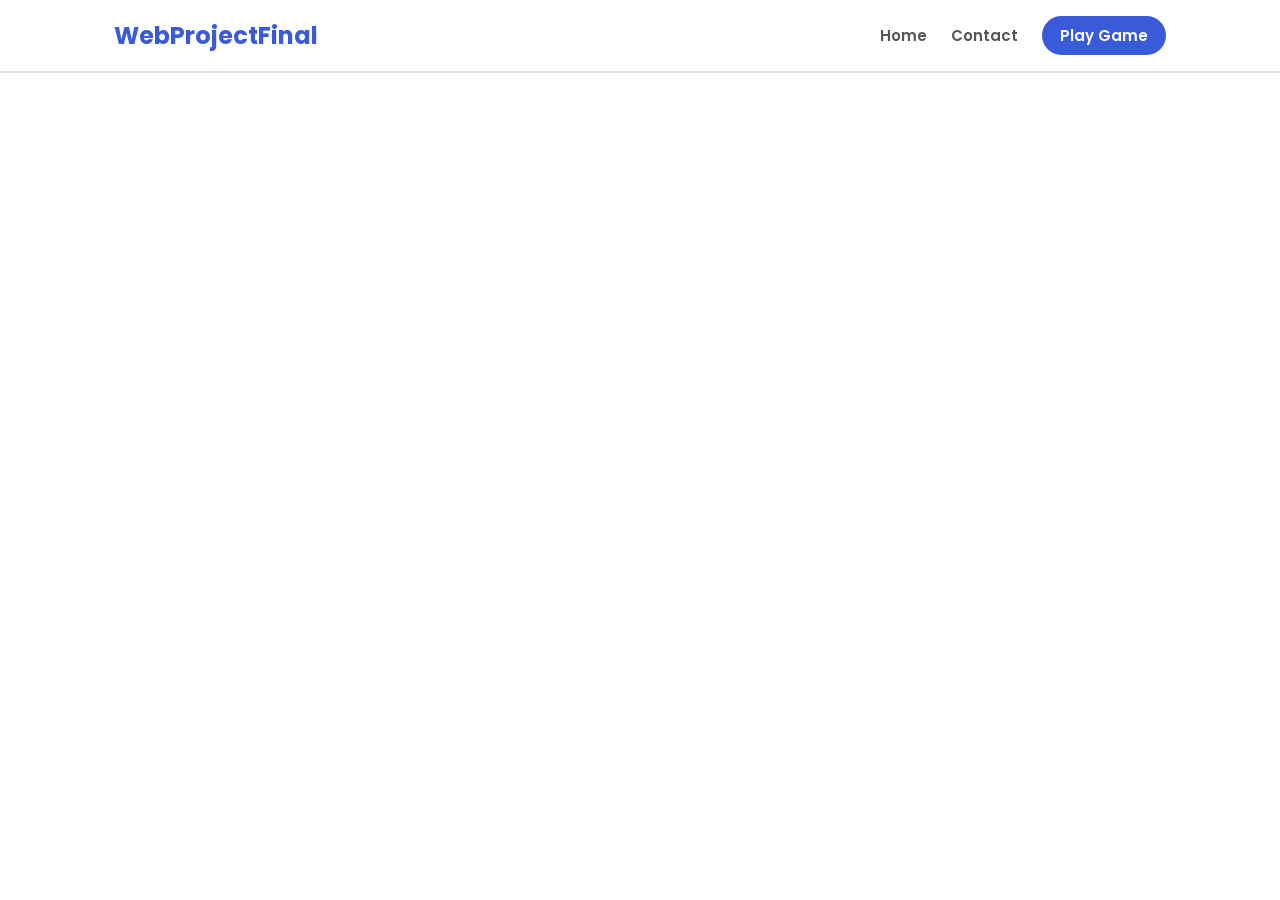
==== index.html @ 01e4f4a0 "channged title" ====
<!DOCTYPE html>
<html lang="en">
<head>
  <meta charset="UTF-8" />
  <meta name="viewport" content="width=device-width, initial-scale=1.0"/>
  <title>WebProject</title>
  <link rel="stylesheet" href="style.css" />

  <!-- Google Font -->
  <link href="https://fonts.googleapis.com/css2?family=Poppins:wght@400;600;700&display=swap" rel="stylesheet"/>
</head>
<body>

  <!-- HEADER -->
  <header>
    <div class="header-container">

      <!-- Website name -->
      <div class="logo">WebProjectFinal</div>

      <!-- Navigation links -->
      <nav>
        <a href="index.html">Home</a>
        <a href="contact.html">Contact</a>
        <a href="game.html" class="nav-game-btn">Play Game</a>
      </nav>

    </div>
  </header>

</body>
</html>
---- style.css ----
* {
  margin: 0;
  padding: 0;
  box-sizing: border-box;
}

/* Set font for whole page */
body {
  font-family: 'Poppins', sans-serif;
}

/* Remove underline from links */
a {
  text-decoration: none;
}

/* ---- HEADER ---- */
header {
  background-color: #ffffff;
  border-bottom: 2px solid #e0e0e0;
  position: sticky;   /* sticks to top when scrolling */
  top: 0;
  z-index: 100;
}

/* Centers content and puts logo on left, nav on right */
.header-container {
  max-width: 1100px;
  margin: 0 auto;
  padding: 16px 24px;
  display: flex;
  align-items: center;
  justify-content: space-between;
}

/* Logo text */
.logo {
  font-size: 24px;
  font-weight: 700;
  color: #3a5bd9;
}

/* Nav links row */
nav {
  display: flex;
  gap: 24px;
  align-items: center;
}

/* Each nav link */
nav a {
  font-size: 15px;
  font-weight: 600;
  color: #555555;
}

/* Nav link on hover */
nav a:hover {
  color: #3a5bd9;
}

/* The Play Game button */
.nav-game-btn {
  background-color: #3a5bd9;
  color: #ffffff;
  padding: 8px 18px;
  border-radius: 20px;
}

/* Play Game button on hover */
.nav-game-btn:hover {
  background-color: #2a45b5;
}
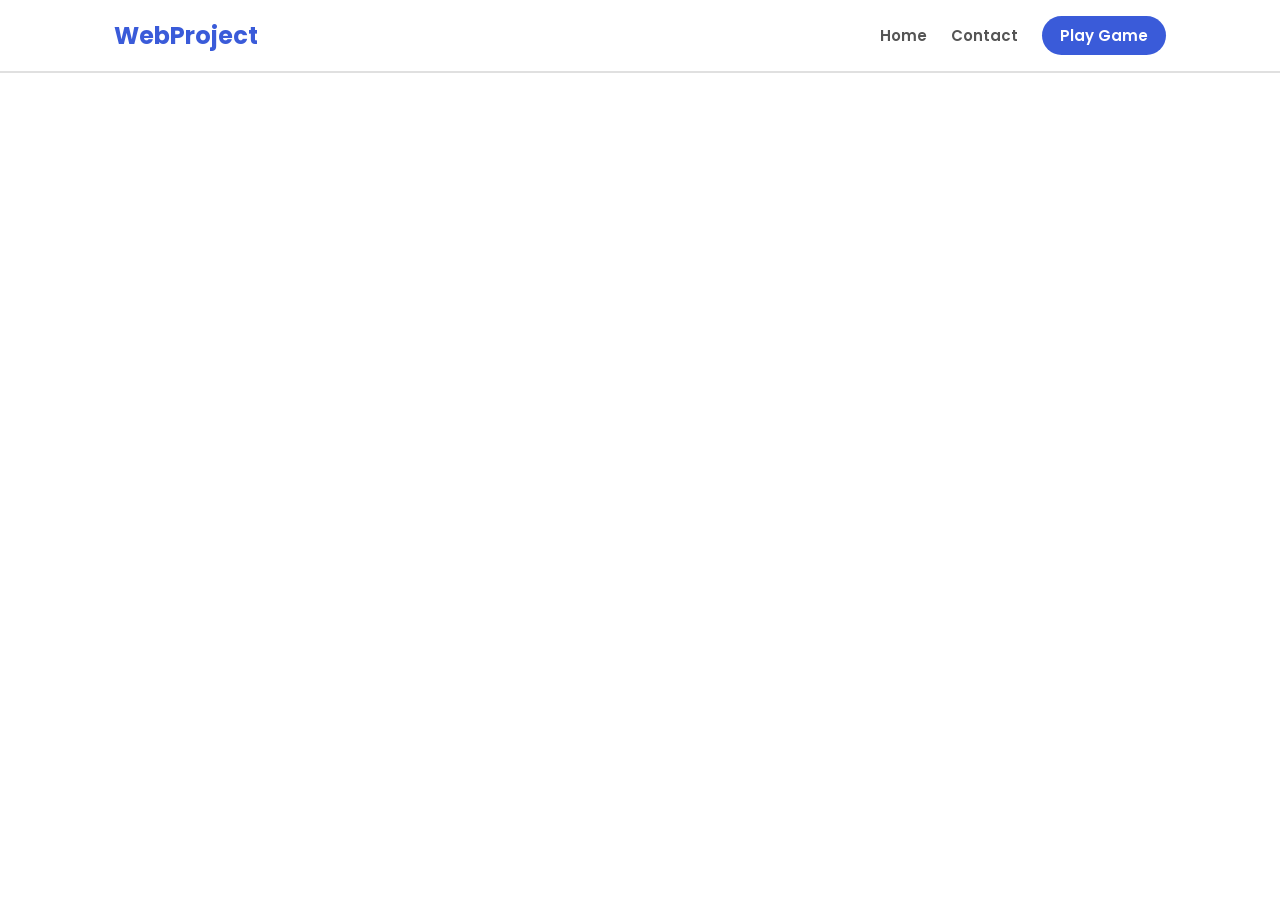
==== commit 190f0395: "idk" ====
--- a/index.html
+++ b/index.html
@@ -16,7 +16,7 @@
     <div class="header-container">
 
       <!-- Website name -->
-      <div class="logo">WebProjectFinal</div>
+      <div class="logo">WebProject</div>
 
       <!-- Navigation links -->
       <nav>
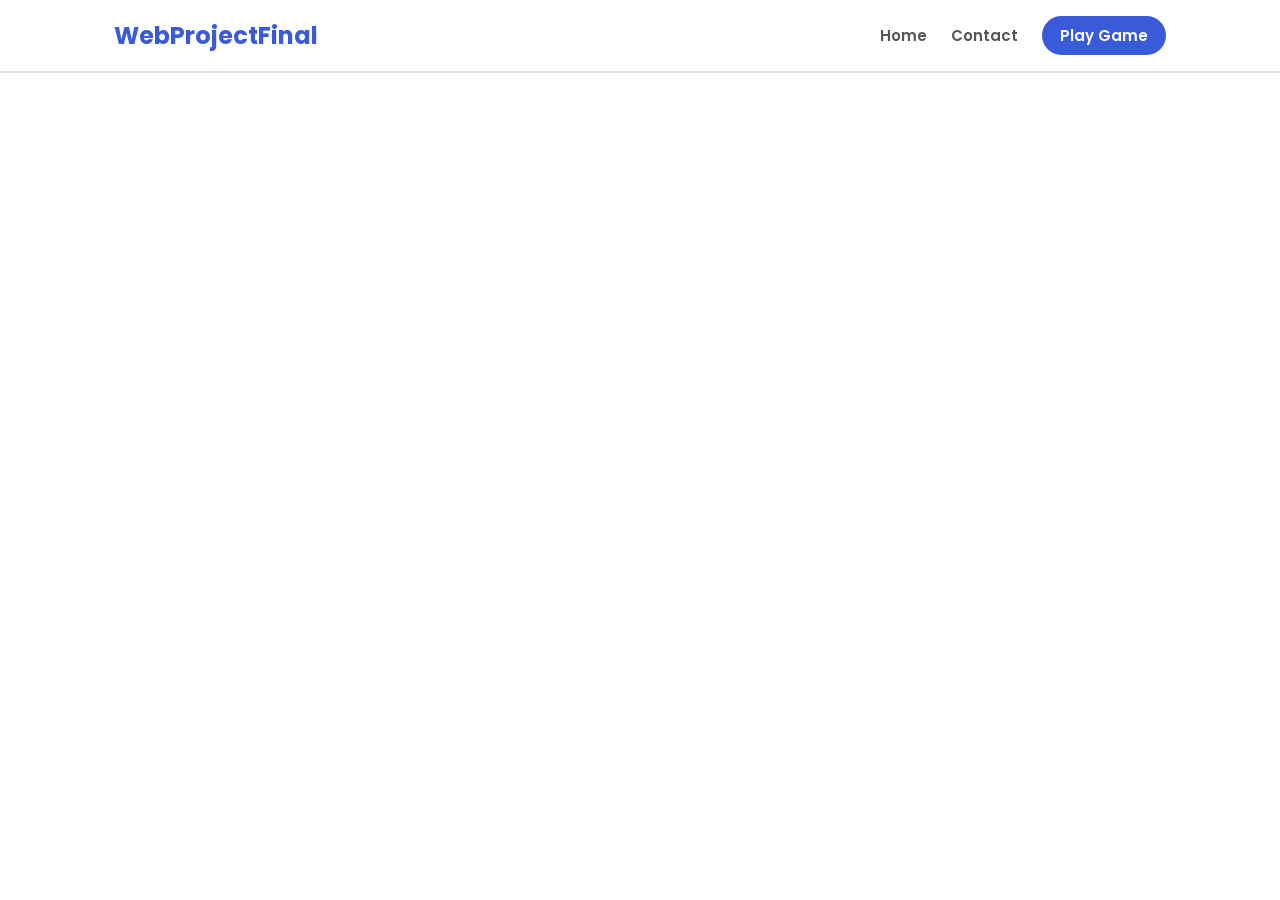
==== commit 219bc6da: "Merge pull request #3 from parumaharjan/header channged title" ====
--- a/index.html
+++ b/index.html
@@ -16,7 +16,7 @@
     <div class="header-container">
 
       <!-- Website name -->
-      <div class="logo">WebProject</div>
+      <div class="logo">WebProjectFinal</div>
 
       <!-- Navigation links -->
       <nav>
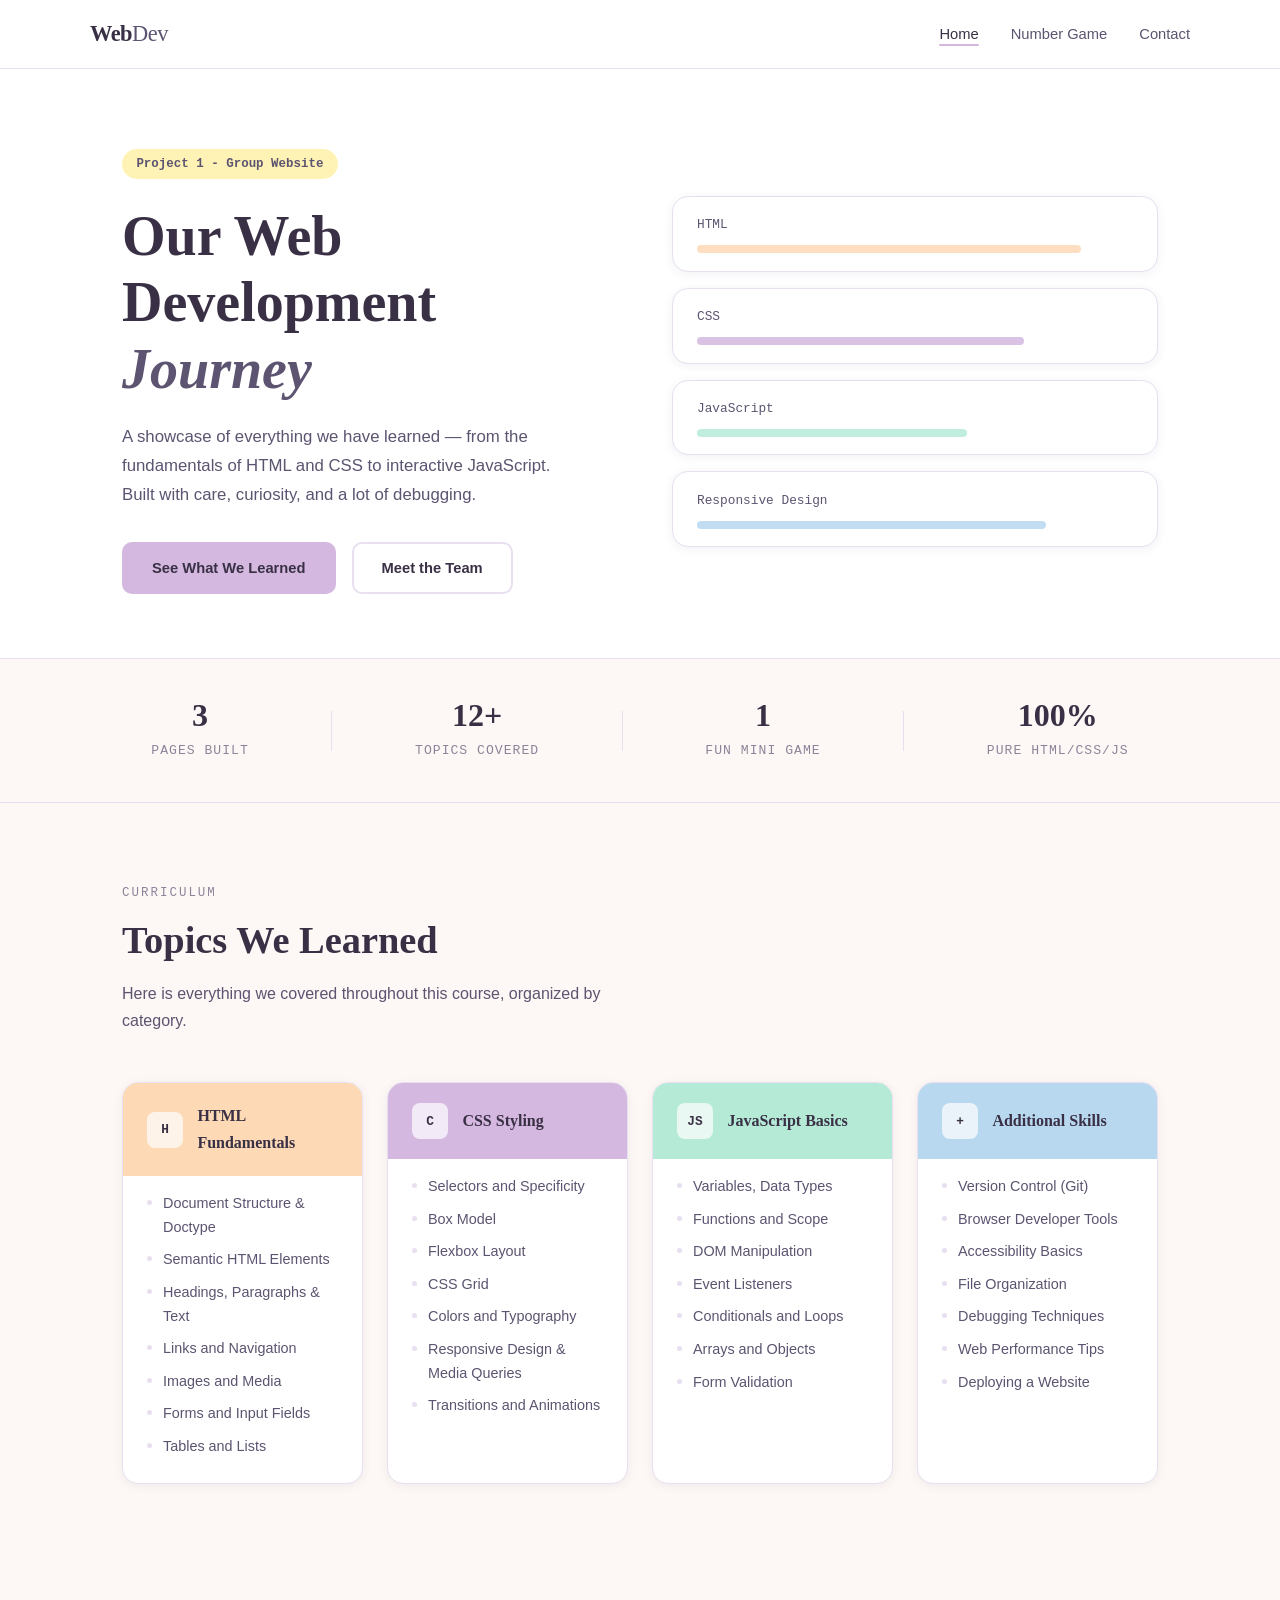
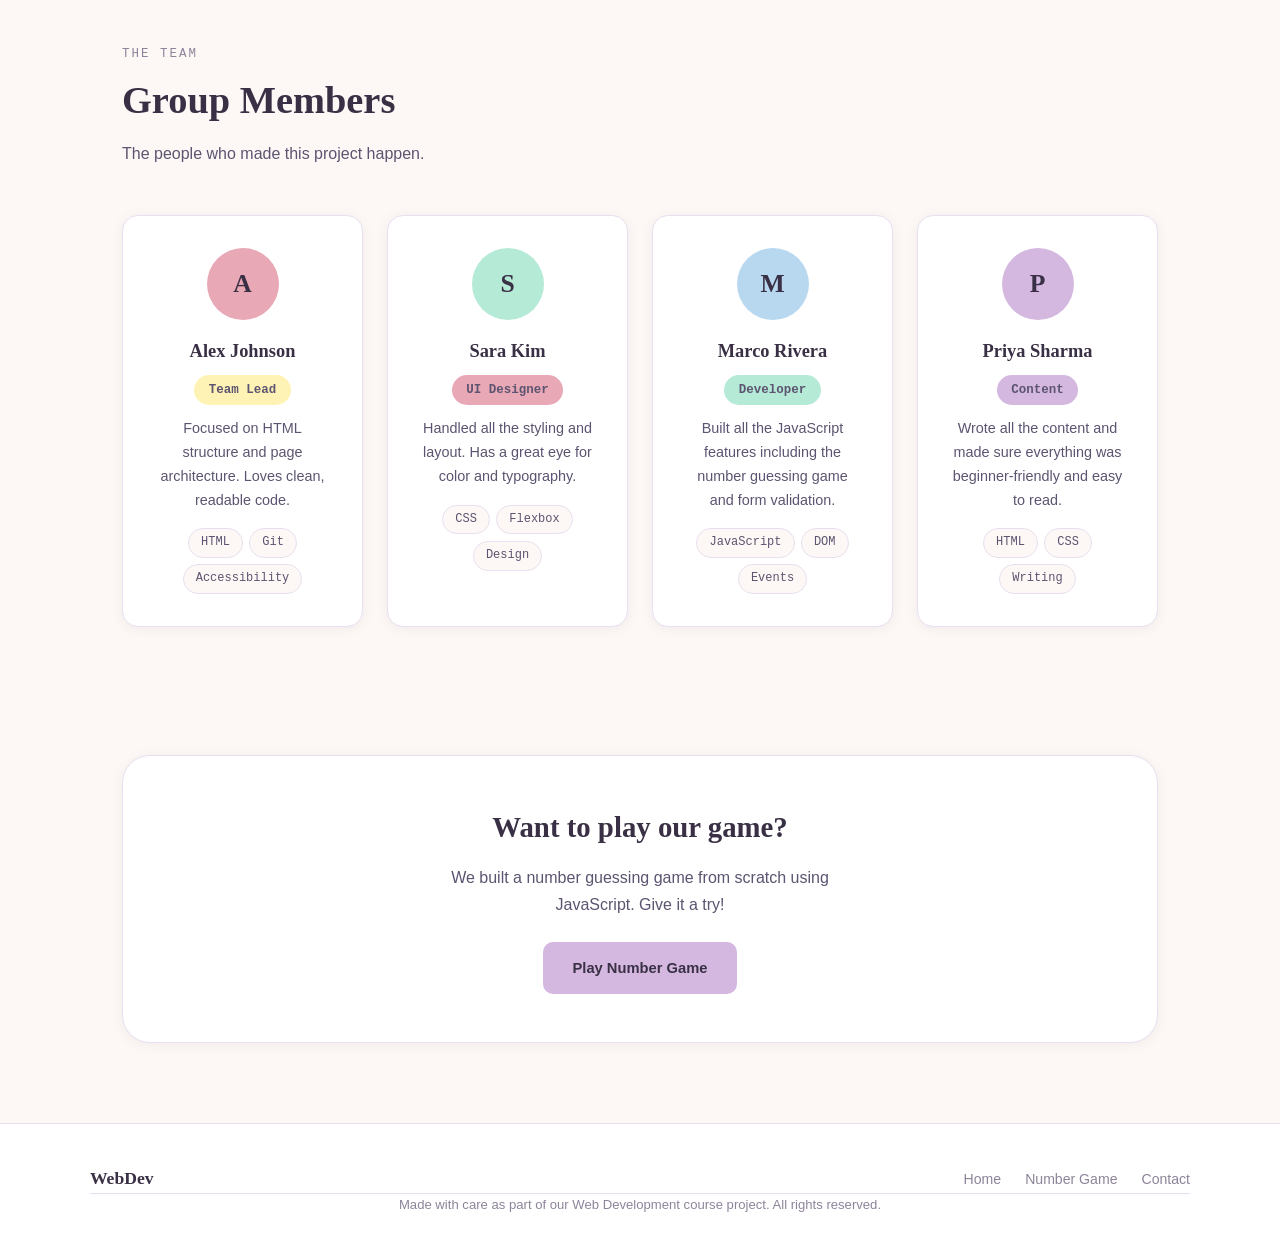
==== commit 9705c3b8: "feat :: added homepage" ====
--- a/index.html
+++ b/index.html
@@ -2,31 +2,254 @@
 <html lang="en">
 <head>
   <meta charset="UTF-8" />
-  <meta name="viewport" content="width=device-width, initial-scale=1.0"/>
-  <title>WebProject</title>
+  <meta name="viewport" content="width=device-width, initial-scale=1.0" />
+  <title>WebDev Journey - Home</title>
   <link rel="stylesheet" href="style.css" />
-
-  <!-- Google Font -->
-  <link href="https://fonts.googleapis.com/css2?family=Poppins:wght@400;600;700&display=swap" rel="stylesheet"/>
+  <link rel="stylesheet" href="index.css" />
 </head>
 <body>
 
   <!-- HEADER -->
   <header>
-    <div class="header-container">
-
-      <!-- Website name -->
-      <div class="logo">WebProjectFinal</div>
-
-      <!-- Navigation links -->
-      <nav>
-        <a href="index.html">Home</a>
-        <a href="contact.html">Contact</a>
-        <a href="game.html" class="nav-game-btn">Play Game</a>
-      </nav>
-
+    <nav>
+      <div class="nav-logo">Web<span>Dev</span></div>
+      <button class="hamburger" id="hamburger" aria-label="Toggle menu">
+        <span></span><span></span><span></span>
+      </button>
+      <ul class="nav-links" id="nav-links">
+        <li><a href="index.html" class="active">Home</a></li>
+        <li><a href="game.html">Number Game</a></li>
+        <li><a href="contact.html">Contact</a></li>
+      </ul>
+    </nav>
+  </header>
+
+  <main>
+
+    <!-- HERO SECTION -->
+    <section class="hero">
+      <div class="hero-inner container">
+        <div class="hero-text">
+          <div class="badge hero-badge" style="background: var(--yellow); color: var(--text-mid);">Project 1 - Group Website</div>
+          <h1 class="hero-title">Our Web Development <em>Journey</em></h1>
+          <p class="hero-desc">
+            A showcase of everything we have learned — from the fundamentals of HTML and CSS to interactive JavaScript. Built with care, curiosity, and a lot of debugging.
+          </p>
+          <div class="hero-btns">
+            <a href="#topics" class="btn btn-primary">See What We Learned</a>
+            <a href="#members" class="btn btn-outline">Meet the Team</a>
+          </div>
+        </div>
+        <div class="hero-visual">
+          <div class="hero-card hero-card-1">
+            <span class="hc-label">HTML</span>
+            <div class="hc-bar" style="background:var(--peach);width:88%"></div>
+          </div>
+          <div class="hero-card hero-card-2">
+            <span class="hc-label">CSS</span>
+            <div class="hc-bar" style="background:var(--lavender);width:75%"></div>
+          </div>
+          <div class="hero-card hero-card-3">
+            <span class="hc-label">JavaScript</span>
+            <div class="hc-bar" style="background:var(--mint);width:62%"></div>
+          </div>
+          <div class="hero-card hero-card-4">
+            <span class="hc-label">Responsive Design</span>
+            <div class="hc-bar" style="background:var(--sky);width:80%"></div>
+          </div>
+        </div>
+      </div>
+    </section>
+
+    <!-- STATS STRIP -->
+    <section class="stats-strip">
+      <div class="container stats-inner">
+        <div class="stat">
+          <span class="stat-num">3</span>
+          <span class="stat-label">Pages Built</span>
+        </div>
+        <div class="stat-divider"></div>
+        <div class="stat">
+          <span class="stat-num">12+</span>
+          <span class="stat-label">Topics Covered</span>
+        </div>
+        <div class="stat-divider"></div>
+        <div class="stat">
+          <span class="stat-num">1</span>
+          <span class="stat-label">Fun Mini Game</span>
+        </div>
+        <div class="stat-divider"></div>
+        <div class="stat">
+          <span class="stat-num">100%</span>
+          <span class="stat-label">Pure HTML/CSS/JS</span>
+        </div>
+      </div>
+    </section>
+
+    <!-- TOPICS SECTION -->
+    <section class="section" id="topics">
+      <div class="container">
+        <p class="section-label">Curriculum</p>
+        <h2 class="section-title">Topics We Learned</h2>
+        <p class="section-desc">Here is everything we covered throughout this course, organized by category.</p>
+
+        <div class="topics-grid">
+
+          <div class="topic-category">
+            <div class="topic-category-header" style="background:var(--peach);">
+              <span class="tc-icon">H</span>
+              <h3>HTML Fundamentals</h3>
+            </div>
+            <ul class="topic-list">
+              <li>Document Structure &amp; Doctype</li>
+              <li>Semantic HTML Elements</li>
+              <li>Headings, Paragraphs &amp; Text</li>
+              <li>Links and Navigation</li>
+              <li>Images and Media</li>
+              <li>Forms and Input Fields</li>
+              <li>Tables and Lists</li>
+            </ul>
+          </div>
+
+          <div class="topic-category">
+            <div class="topic-category-header" style="background:var(--lavender);">
+              <span class="tc-icon">C</span>
+              <h3>CSS Styling</h3>
+            </div>
+            <ul class="topic-list">
+              <li>Selectors and Specificity</li>
+              <li>Box Model</li>
+              <li>Flexbox Layout</li>
+              <li>CSS Grid</li>
+              <li>Colors and Typography</li>
+              <li>Responsive Design &amp; Media Queries</li>
+              <li>Transitions and Animations</li>
+            </ul>
+          </div>
+
+          <div class="topic-category">
+            <div class="topic-category-header" style="background:var(--mint);">
+              <span class="tc-icon">JS</span>
+              <h3>JavaScript Basics</h3>
+            </div>
+            <ul class="topic-list">
+              <li>Variables, Data Types</li>
+              <li>Functions and Scope</li>
+              <li>DOM Manipulation</li>
+              <li>Event Listeners</li>
+              <li>Conditionals and Loops</li>
+              <li>Arrays and Objects</li>
+              <li>Form Validation</li>
+            </ul>
+          </div>
+
+          <div class="topic-category">
+            <div class="topic-category-header" style="background:var(--sky);">
+              <span class="tc-icon">+</span>
+              <h3>Additional Skills</h3>
+            </div>
+            <ul class="topic-list">
+              <li>Version Control (Git)</li>
+              <li>Browser Developer Tools</li>
+              <li>Accessibility Basics</li>
+              <li>File Organization</li>
+              <li>Debugging Techniques</li>
+              <li>Web Performance Tips</li>
+              <li>Deploying a Website</li>
+            </ul>
+          </div>
+
+        </div>
+      </div>
+    </section>
+
+    <!-- MEMBERS SECTION -->
+    <section class="section members-section" id="members">
+      <div class="container">
+        <p class="section-label">The Team</p>
+        <h2 class="section-title">Group Members</h2>
+        <p class="section-desc">The people who made this project happen.</p>
+
+        <div class="members-grid">
+
+          <div class="member-card card">
+            <div class="member-avatar" style="background: var(--pink);">A</div>
+            <h3 class="member-name">Alex Johnson</h3>
+            <p class="member-role badge" style="background: var(--yellow); color: var(--text-mid);">Team Lead</p>
+            <p class="member-bio">Focused on HTML structure and page architecture. Loves clean, readable code.</p>
+            <div class="member-skills">
+              <span class="skill-tag">HTML</span>
+              <span class="skill-tag">Git</span>
+              <span class="skill-tag">Accessibility</span>
+            </div>
+          </div>
+
+          <div class="member-card card">
+            <div class="member-avatar" style="background: var(--mint);">S</div>
+            <h3 class="member-name">Sara Kim</h3>
+            <p class="member-role badge" style="background: var(--pink); color: var(--text-mid);">UI Designer</p>
+            <p class="member-bio">Handled all the styling and layout. Has a great eye for color and typography.</p>
+            <div class="member-skills">
+              <span class="skill-tag">CSS</span>
+              <span class="skill-tag">Flexbox</span>
+              <span class="skill-tag">Design</span>
+            </div>
+          </div>
+
+          <div class="member-card card">
+            <div class="member-avatar" style="background: var(--sky);">M</div>
+            <h3 class="member-name">Marco Rivera</h3>
+            <p class="member-role badge" style="background: var(--mint); color: var(--text-mid);">Developer</p>
+            <p class="member-bio">Built all the JavaScript features including the number guessing game and form validation.</p>
+            <div class="member-skills">
+              <span class="skill-tag">JavaScript</span>
+              <span class="skill-tag">DOM</span>
+              <span class="skill-tag">Events</span>
+            </div>
+          </div>
+
+          <div class="member-card card">
+            <div class="member-avatar" style="background: var(--lavender);">P</div>
+            <h3 class="member-name">Priya Sharma</h3>
+            <p class="member-role badge" style="background: var(--lavender); color: var(--text-mid);">Content</p>
+            <p class="member-bio">Wrote all the content and made sure everything was beginner-friendly and easy to read.</p>
+            <div class="member-skills">
+              <span class="skill-tag">HTML</span>
+              <span class="skill-tag">CSS</span>
+              <span class="skill-tag">Writing</span>
+            </div>
+          </div>
+
+        </div>
+      </div>
+    </section>
+
+    <!-- CTA SECTION -->
+    <section class="cta-section">
+      <div class="container">
+        <div class="cta-box">
+          <h2 class="cta-title">Want to play our game?</h2>
+          <p class="cta-desc">We built a number guessing game from scratch using JavaScript. Give it a try!</p>
+          <a href="game.html" class="btn btn-primary">Play Number Game</a>
+        </div>
+      </div>
+    </section>
+
+  </main>
+
+  <!-- FOOTER -->
+  <footer>
+    <div class="footer-inner">
+      <div class="footer-logo">WebDev</div>
+      <ul class="footer-links">
+        <li><a href="index.html">Home</a></li>
+        <li><a href="game.html">Number Game</a></li>
+        <li><a href="contact.html">Contact</a></li>
+      </ul>
     </div>
-  </header>
-
+    <p class="footer-copy container">Made with care as part of our Web Development course project. All rights reserved.</p>
+  </footer>
+
+  <script src="nav.js"></script>
 </body>
-</html>+</html>
--- a/style.css
+++ b/style.css
@@ -71,4 +71,311 @@
 /* Play Game button on hover */
 .nav-game-btn:hover {
   background-color: #2a45b5;
-}+}
+
+/* ===== CSS VARIABLES ===== */
+:root {
+  --pink: #e9a8b5;
+  --peach: #fdd9b5;
+  --mint: #b5ead7;
+  --lavender: #d4b8e0;
+  --sky: #b8d8f0;
+  --yellow: #fef3b4;
+  --white: #ffffff;
+  --off-white: #fdf8f5;
+  --text-dark: #3a3045;
+  --text-mid: #5c5470;
+  --text-light: #8e849a;
+  --border: #e8dff0;
+  --shadow: rgba(90, 70, 120, 0.08);
+  --shadow-md: rgba(90, 70, 120, 0.14);
+  --radius: 16px;
+  --radius-sm: 10px;
+  --radius-lg: 28px;
+  --font-display: 'Playfair Display', serif;
+  --font-body: 'DM Sans', sans-serif;
+  --font-mono: 'DM Mono', monospace;
+}
+
+/* ===== RESET ===== */
+*, *::before, *::after { box-sizing: border-box; margin: 0; padding: 0; }
+html { scroll-behavior: smooth; }
+body {
+  font-family: var(--font-body);
+  background: var(--off-white);
+  color: var(--text-dark);
+  line-height: 1.65;
+  font-size: 16px;
+}
+img { max-width: 100%; display: block; }
+a { text-decoration: none; color: inherit; }
+ul { list-style: none; }
+
+/* ===== GOOGLE FONTS ===== */
+@import url('https://fonts.googleapis.com/css2?family=Playfair+Display:wght@400;600;700&family=DM+Sans:wght@300;400;500;600&family=DM+Mono:wght@400;500&display=swap');
+
+/* ===== HEADER / NAV ===== */
+header {
+  background: var(--white);
+  border-bottom: 1.5px solid var(--border);
+  position: sticky;
+  top: 0;
+  z-index: 100;
+  padding: 0 2rem;
+}
+
+nav {
+  max-width: 1100px;
+  margin: 0 auto;
+  display: flex;
+  align-items: center;
+  justify-content: space-between;
+  height: 68px;
+}
+
+.nav-logo {
+  font-family: var(--font-display);
+  font-size: 1.4rem;
+  font-weight: 700;
+  color: var(--text-dark);
+  letter-spacing: -0.5px;
+}
+
+.nav-logo span {
+  color: var(--text-mid);
+  font-weight: 400;
+}
+
+.nav-links {
+  display: flex;
+  gap: 2rem;
+  align-items: center;
+}
+
+.nav-links a {
+  font-size: 0.92rem;
+  font-weight: 500;
+  color: var(--text-mid);
+  transition: color 0.2s;
+  position: relative;
+  padding-bottom: 2px;
+}
+
+.nav-links a::after {
+  content: '';
+  position: absolute;
+  bottom: -2px;
+  left: 0;
+  width: 0;
+  height: 2px;
+  background: var(--lavender);
+  border-radius: 2px;
+  transition: width 0.25s;
+}
+
+.nav-links a:hover { color: var(--text-dark); }
+.nav-links a:hover::after { width: 100%; }
+.nav-links a.active { color: var(--text-dark); }
+.nav-links a.active::after { width: 100%; }
+
+/* Hamburger */
+.hamburger {
+  display: none;
+  flex-direction: column;
+  gap: 5px;
+  cursor: pointer;
+  background: none;
+  border: none;
+  padding: 4px;
+}
+.hamburger span {
+  display: block;
+  width: 24px;
+  height: 2px;
+  background: var(--text-dark);
+  border-radius: 2px;
+  transition: all 0.3s;
+}
+
+/* ===== FOOTER ===== */
+footer {
+  background: var(--white);
+  border-top: 1.5px solid var(--border);
+  padding: 2.5rem 2rem;
+  margin-top: 5rem;
+}
+
+.footer-inner {
+  max-width: 1100px;
+  margin: 0 auto;
+  display: flex;
+  align-items: center;
+  justify-content: space-between;
+  flex-wrap: wrap;
+  gap: 1rem;
+}
+
+.footer-logo {
+  font-family: var(--font-display);
+  font-size: 1.1rem;
+  font-weight: 700;
+  color: var(--text-dark);
+}
+
+.footer-links {
+  display: flex;
+  gap: 1.5rem;
+}
+
+.footer-links a {
+  font-size: 0.88rem;
+  color: var(--text-light);
+  transition: color 0.2s;
+}
+.footer-links a:hover { color: var(--text-dark); }
+
+.footer-copy {
+  font-size: 0.82rem;
+  color: var(--text-light);
+  width: 100%;
+  text-align: center;
+  margin-top: 1rem;
+  padding-top: 1rem;
+  border-top: 1px solid var(--border);
+}
+
+/* ===== SHARED UTILITIES ===== */
+.container {
+  max-width: 1100px;
+  margin: 0 auto;
+  padding: 0 2rem;
+}
+
+.section {
+  padding: 5rem 2rem;
+}
+
+.section-label {
+  font-family: var(--font-mono);
+  font-size: 0.78rem;
+  font-weight: 500;
+  text-transform: uppercase;
+  letter-spacing: 2px;
+  color: var(--text-light);
+  margin-bottom: 0.75rem;
+}
+
+.section-title {
+  font-family: var(--font-display);
+  font-size: clamp(1.8rem, 3vw, 2.5rem);
+  font-weight: 700;
+  color: var(--text-dark);
+  line-height: 1.25;
+  margin-bottom: 1rem;
+}
+
+.section-desc {
+  font-size: 1rem;
+  color: var(--text-mid);
+  max-width: 520px;
+  line-height: 1.7;
+}
+
+/* ===== BUTTONS ===== */
+.btn {
+  display: inline-flex;
+  align-items: center;
+  justify-content: center;
+  gap: 0.5rem;
+  padding: 0.75rem 1.75rem;
+  border-radius: var(--radius-sm);
+  font-family: var(--font-body);
+  font-size: 0.92rem;
+  font-weight: 600;
+  cursor: pointer;
+  border: 2px solid transparent;
+  transition: all 0.2s;
+}
+
+.btn-primary {
+  background: var(--lavender);
+  color: var(--text-dark);
+  border-color: var(--lavender);
+}
+.btn-primary:hover {
+  background: #c5a8d8;
+  border-color: #c5a8d8;
+  transform: translateY(-1px);
+  box-shadow: 0 4px 16px var(--shadow-md);
+}
+
+.btn-outline {
+  background: transparent;
+  color: var(--text-dark);
+  border-color: var(--border);
+}
+.btn-outline:hover {
+  border-color: var(--text-mid);
+  transform: translateY(-1px);
+}
+
+.btn-mint {
+  background: var(--mint);
+  color: var(--text-dark);
+  border-color: var(--mint);
+}
+.btn-mint:hover {
+  background: #9fd9c3;
+  border-color: #9fd9c3;
+  transform: translateY(-1px);
+}
+
+/* ===== PILL BADGE ===== */
+.badge {
+  display: inline-block;
+  padding: 0.3rem 0.9rem;
+  border-radius: 100px;
+  font-size: 0.78rem;
+  font-weight: 600;
+  font-family: var(--font-mono);
+}
+
+/* ===== CARD ===== */
+.card {
+  background: var(--white);
+  border-radius: var(--radius);
+  border: 1.5px solid var(--border);
+  padding: 2rem;
+  box-shadow: 0 2px 12px var(--shadow);
+  transition: transform 0.2s, box-shadow 0.2s;
+}
+
+.card:hover {
+  transform: translateY(-3px);
+  box-shadow: 0 8px 28px var(--shadow-md);
+}
+
+/* ===== RESPONSIVE ===== */
+@media (max-width: 768px) {
+  .hamburger { display: flex; }
+
+  .nav-links {
+    display: none;
+    position: absolute;
+    top: 68px;
+    left: 0;
+    right: 0;
+    background: var(--white);
+    flex-direction: column;
+    padding: 1.5rem 2rem;
+    gap: 1.25rem;
+    border-bottom: 1.5px solid var(--border);
+    box-shadow: 0 8px 24px var(--shadow);
+  }
+
+  .nav-links.open { display: flex; }
+
+  .section { padding: 3rem 1.25rem; }
+
+  .footer-inner { flex-direction: column; align-items: flex-start; }
+}
--- a/index.css
+++ b/index.css
@@ -0,0 +1,321 @@
+/* ===== HERO ===== */
+.hero {
+  padding: 5rem 2rem 4rem;
+  background: var(--white);
+  border-bottom: 1.5px solid var(--border);
+}
+
+.hero-inner {
+  display: grid;
+  grid-template-columns: 1fr 1fr;
+  gap: 4rem;
+  align-items: center;
+}
+
+.hero-badge {
+  margin-bottom: 1.5rem;
+}
+
+.hero-title {
+  font-family: var(--font-display);
+  font-size: clamp(2.2rem, 4.5vw, 3.5rem);
+  font-weight: 700;
+  line-height: 1.18;
+  color: var(--text-dark);
+  margin-bottom: 1.25rem;
+}
+
+.hero-title em {
+  font-style: italic;
+  color: var(--text-mid);
+}
+
+.hero-desc {
+  font-size: 1.05rem;
+  color: var(--text-mid);
+  line-height: 1.75;
+  max-width: 440px;
+  margin-bottom: 2rem;
+}
+
+.hero-btns {
+  display: flex;
+  gap: 1rem;
+  flex-wrap: wrap;
+}
+
+/* Hero Visual */
+.hero-visual {
+  display: flex;
+  flex-direction: column;
+  gap: 1rem;
+}
+
+.hero-card {
+  background: var(--white);
+  border: 1.5px solid var(--border);
+  border-radius: var(--radius);
+  padding: 1.1rem 1.5rem;
+  box-shadow: 0 2px 10px var(--shadow);
+  animation: slideIn 0.5s ease both;
+}
+
+.hero-card-1 { animation-delay: 0.1s; }
+.hero-card-2 { animation-delay: 0.2s; }
+.hero-card-3 { animation-delay: 0.3s; }
+.hero-card-4 { animation-delay: 0.4s; }
+
+@keyframes slideIn {
+  from { opacity: 0; transform: translateX(20px); }
+  to { opacity: 1; transform: translateX(0); }
+}
+
+.hc-label {
+  display: block;
+  font-family: var(--font-mono);
+  font-size: 0.8rem;
+  font-weight: 500;
+  color: var(--text-mid);
+  margin-bottom: 0.6rem;
+}
+
+.hc-bar {
+  height: 8px;
+  border-radius: 100px;
+  opacity: 0.85;
+}
+
+/* ===== STATS STRIP ===== */
+.stats-strip {
+  background: var(--off-white);
+  border-bottom: 1.5px solid var(--border);
+  padding: 2.5rem 2rem;
+}
+
+.stats-inner {
+  display: flex;
+  align-items: center;
+  justify-content: space-around;
+  flex-wrap: wrap;
+  gap: 1.5rem;
+}
+
+.stat {
+  text-align: center;
+}
+
+.stat-num {
+  display: block;
+  font-family: var(--font-display);
+  font-size: 2rem;
+  font-weight: 700;
+  color: var(--text-dark);
+  line-height: 1;
+  margin-bottom: 0.3rem;
+}
+
+.stat-label {
+  font-size: 0.82rem;
+  font-weight: 500;
+  color: var(--text-light);
+  text-transform: uppercase;
+  letter-spacing: 1px;
+  font-family: var(--font-mono);
+}
+
+.stat-divider {
+  width: 1px;
+  height: 40px;
+  background: var(--border);
+}
+
+/* ===== TOPICS GRID ===== */
+.topics-grid {
+  display: grid;
+  grid-template-columns: repeat(auto-fit, minmax(240px, 1fr));
+  gap: 1.5rem;
+  margin-top: 3rem;
+}
+
+.topic-category {
+  background: var(--white);
+  border-radius: var(--radius);
+  border: 1.5px solid var(--border);
+  overflow: hidden;
+  box-shadow: 0 2px 10px var(--shadow);
+  transition: transform 0.2s, box-shadow 0.2s;
+}
+
+.topic-category:hover {
+  transform: translateY(-3px);
+  box-shadow: 0 8px 28px var(--shadow-md);
+}
+
+.topic-category-header {
+  padding: 1.25rem 1.5rem;
+  display: flex;
+  align-items: center;
+  gap: 0.9rem;
+}
+
+.tc-icon {
+  width: 36px;
+  height: 36px;
+  background: rgba(255,255,255,0.7);
+  border-radius: 8px;
+  display: flex;
+  align-items: center;
+  justify-content: center;
+  font-family: var(--font-mono);
+  font-weight: 600;
+  font-size: 0.8rem;
+  color: var(--text-dark);
+  flex-shrink: 0;
+}
+
+.topic-category-header h3 {
+  font-family: var(--font-display);
+  font-size: 1rem;
+  font-weight: 700;
+  color: var(--text-dark);
+}
+
+.topic-list {
+  padding: 1rem 1.5rem 1.5rem;
+  display: flex;
+  flex-direction: column;
+  gap: 0.55rem;
+}
+
+.topic-list li {
+  font-size: 0.9rem;
+  color: var(--text-mid);
+  padding-left: 1rem;
+  position: relative;
+}
+
+.topic-list li::before {
+  content: '';
+  position: absolute;
+  left: 0;
+  top: 0.55em;
+  width: 5px;
+  height: 5px;
+  background: var(--border);
+  border-radius: 50%;
+}
+
+/* ===== MEMBERS SECTION ===== */
+.members-section {
+  background: var(--off-white);
+}
+
+.members-grid {
+  display: grid;
+  grid-template-columns: repeat(auto-fit, minmax(230px, 1fr));
+  gap: 1.5rem;
+  margin-top: 3rem;
+}
+
+.member-card {
+  text-align: center;
+}
+
+.member-avatar {
+  width: 72px;
+  height: 72px;
+  border-radius: 50%;
+  display: flex;
+  align-items: center;
+  justify-content: center;
+  font-family: var(--font-display);
+  font-size: 1.6rem;
+  font-weight: 700;
+  color: var(--text-dark);
+  margin: 0 auto 1rem;
+}
+
+.member-name {
+  font-family: var(--font-display);
+  font-size: 1.15rem;
+  font-weight: 700;
+  color: var(--text-dark);
+  margin-bottom: 0.5rem;
+}
+
+.member-role {
+  margin-bottom: 0.75rem;
+}
+
+.member-bio {
+  font-size: 0.9rem;
+  color: var(--text-mid);
+  line-height: 1.65;
+  margin-bottom: 1rem;
+}
+
+.member-skills {
+  display: flex;
+  flex-wrap: wrap;
+  gap: 0.4rem;
+  justify-content: center;
+}
+
+.skill-tag {
+  background: var(--off-white);
+  border: 1.5px solid var(--border);
+  border-radius: 100px;
+  padding: 0.25rem 0.75rem;
+  font-size: 0.75rem;
+  font-family: var(--font-mono);
+  color: var(--text-mid);
+}
+
+/* ===== CTA SECTION ===== */
+.cta-section {
+  padding: 3rem 2rem 0;
+}
+
+.cta-box {
+  background: var(--white);
+  border: 1.5px solid var(--border);
+  border-radius: var(--radius-lg);
+  padding: 3rem 2rem;
+  text-align: center;
+  box-shadow: 0 2px 12px var(--shadow);
+}
+
+.cta-title {
+  font-family: var(--font-display);
+  font-size: 1.8rem;
+  font-weight: 700;
+  color: var(--text-dark);
+  margin-bottom: 0.75rem;
+}
+
+.cta-desc {
+  font-size: 1rem;
+  color: var(--text-mid);
+  max-width: 400px;
+  margin: 0 auto 1.5rem;
+  line-height: 1.7;
+}
+
+/* ===== RESPONSIVE ===== */
+@media (max-width: 900px) {
+  .hero-inner {
+    grid-template-columns: 1fr;
+    gap: 2.5rem;
+  }
+
+  .hero { padding: 3rem 1.5rem; }
+  .hero-visual { display: none; }
+
+  .stat-divider { display: none; }
+  .stats-inner { justify-content: center; gap: 2rem; }
+}
+
+@media (max-width: 600px) {
+  .hero-btns { flex-direction: column; }
+  .hero-btns .btn { width: 100%; }
+}
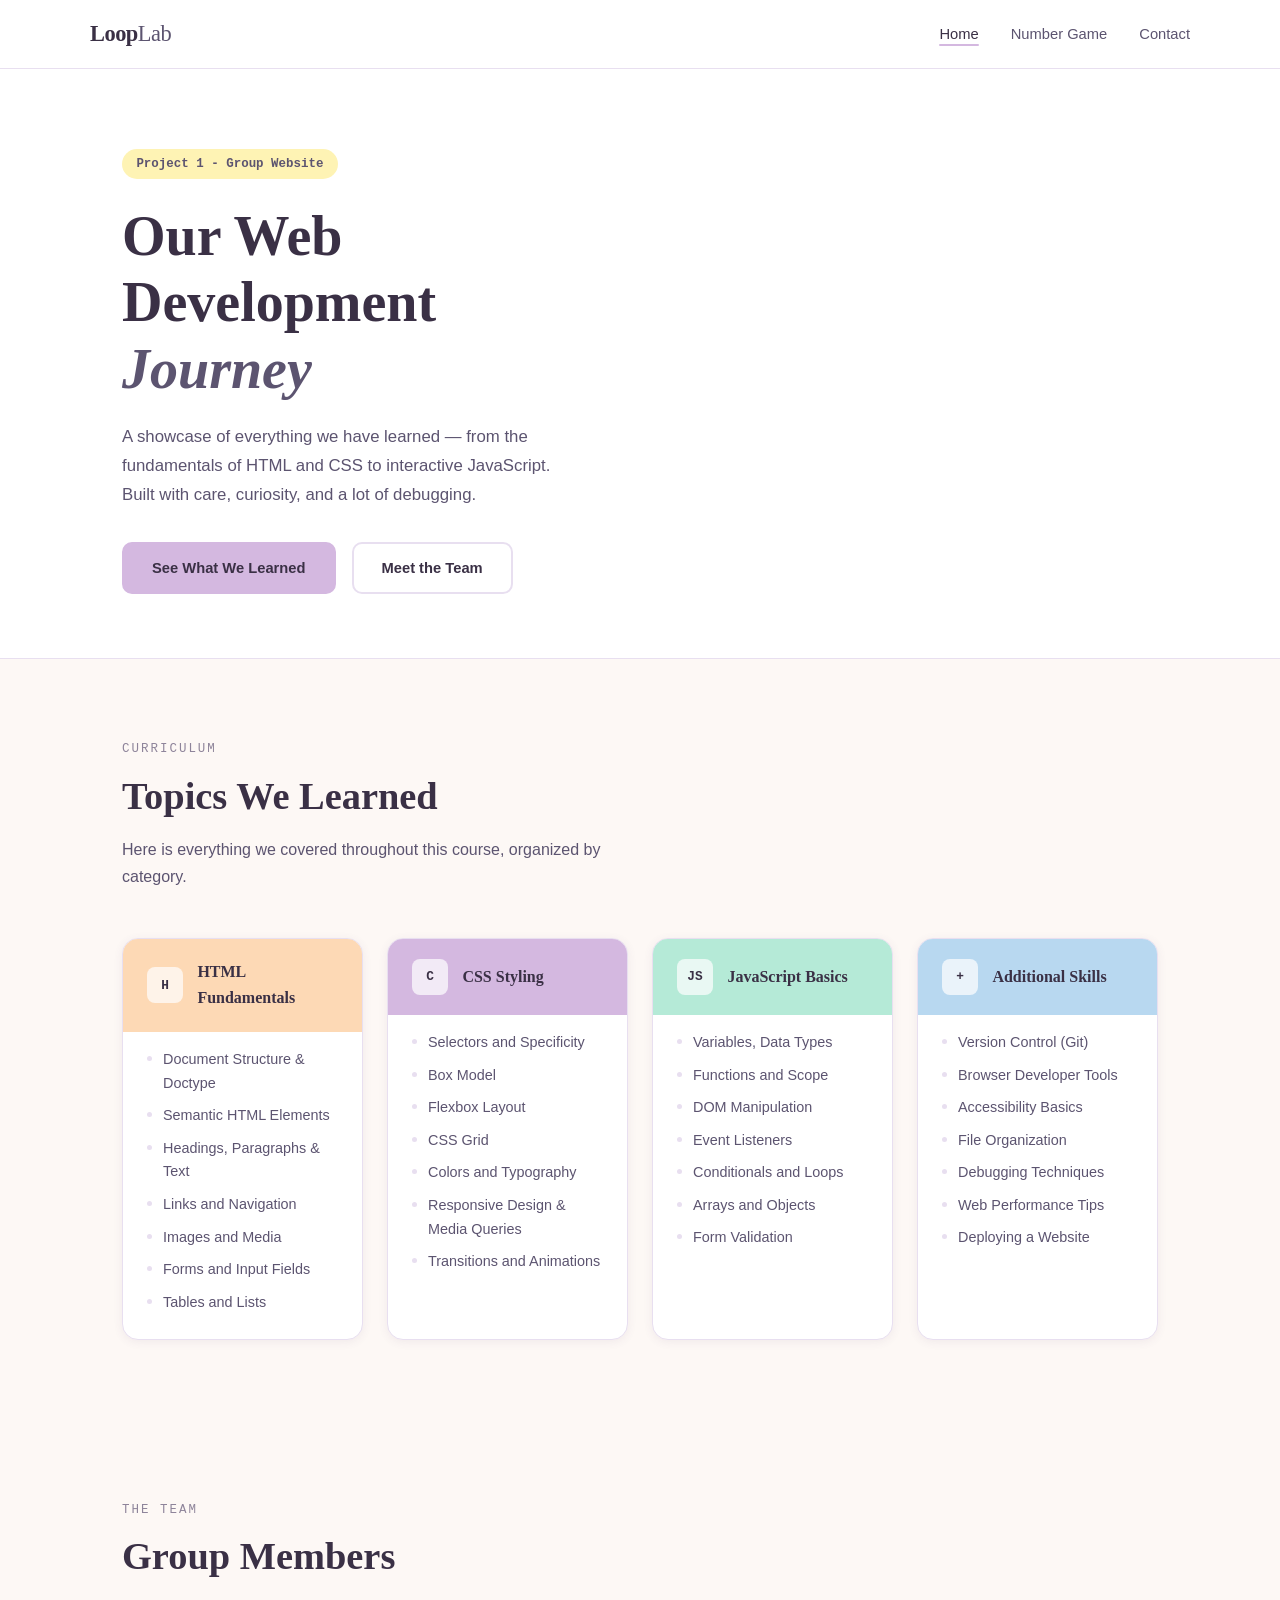
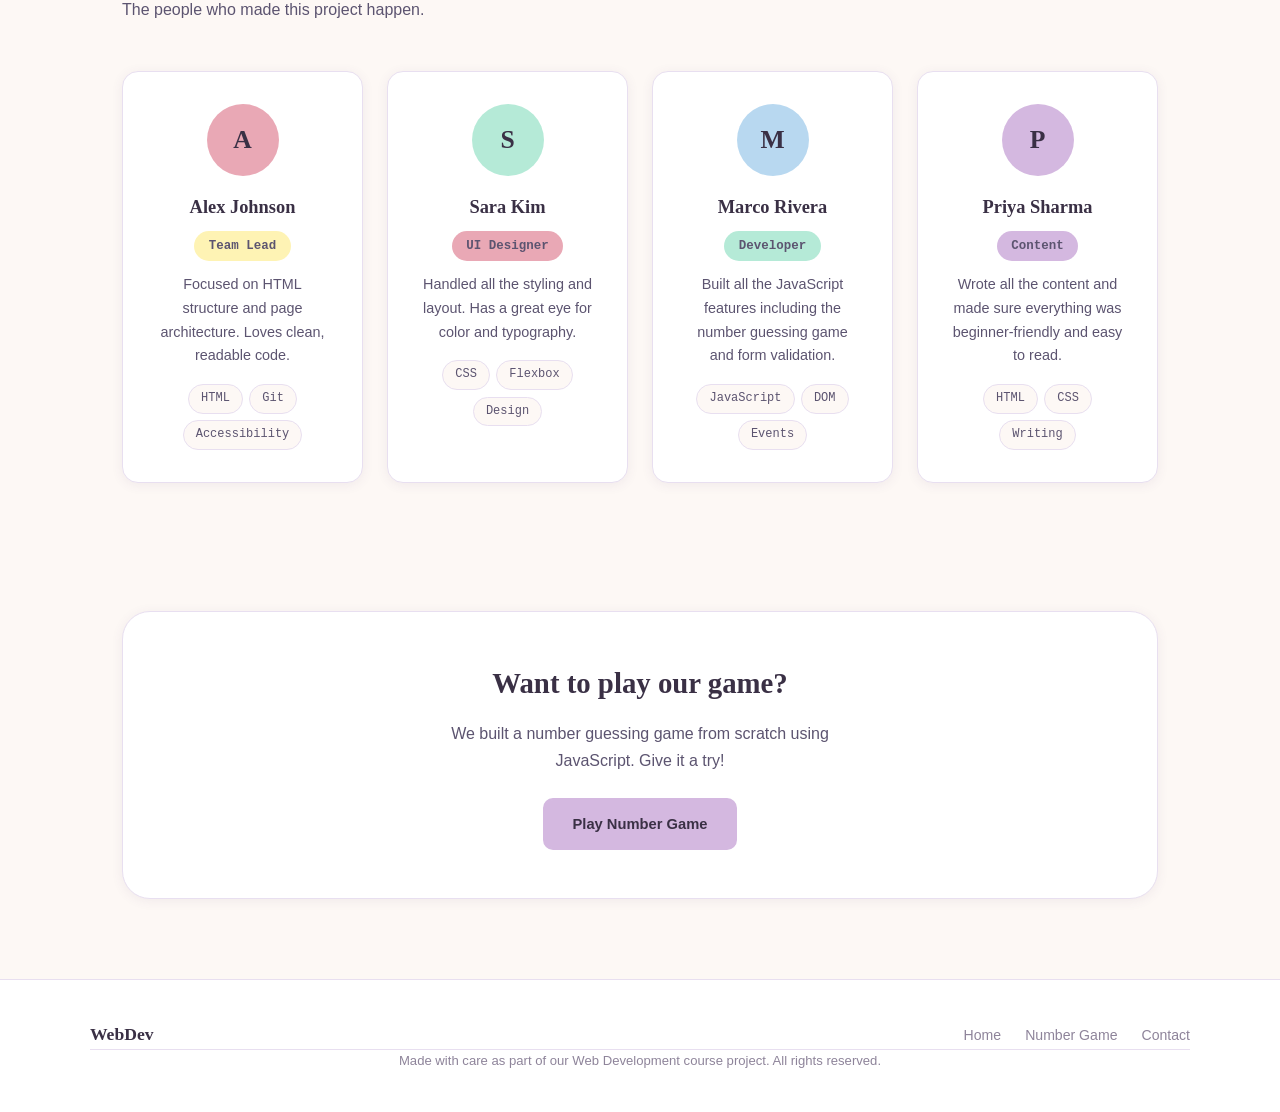
==== commit 3ad26422: "changed some styles" ====
--- a/index.html
+++ b/index.html
@@ -12,7 +12,7 @@
   <!-- HEADER -->
   <header>
     <nav>
-      <div class="nav-logo">Web<span>Dev</span></div>
+      <div class="nav-logo">Loop<span>Lab</span></div>
       <button class="hamburger" id="hamburger" aria-label="Toggle menu">
         <span></span><span></span><span></span>
       </button>
@@ -40,51 +40,8 @@
             <a href="#members" class="btn btn-outline">Meet the Team</a>
           </div>
         </div>
-        <div class="hero-visual">
-          <div class="hero-card hero-card-1">
-            <span class="hc-label">HTML</span>
-            <div class="hc-bar" style="background:var(--peach);width:88%"></div>
-          </div>
-          <div class="hero-card hero-card-2">
-            <span class="hc-label">CSS</span>
-            <div class="hc-bar" style="background:var(--lavender);width:75%"></div>
-          </div>
-          <div class="hero-card hero-card-3">
-            <span class="hc-label">JavaScript</span>
-            <div class="hc-bar" style="background:var(--mint);width:62%"></div>
-          </div>
-          <div class="hero-card hero-card-4">
-            <span class="hc-label">Responsive Design</span>
-            <div class="hc-bar" style="background:var(--sky);width:80%"></div>
-          </div>
-        </div>
-      </div>
-    </section>
-
-    <!-- STATS STRIP -->
-    <section class="stats-strip">
-      <div class="container stats-inner">
-        <div class="stat">
-          <span class="stat-num">3</span>
-          <span class="stat-label">Pages Built</span>
-        </div>
-        <div class="stat-divider"></div>
-        <div class="stat">
-          <span class="stat-num">12+</span>
-          <span class="stat-label">Topics Covered</span>
-        </div>
-        <div class="stat-divider"></div>
-        <div class="stat">
-          <span class="stat-num">1</span>
-          <span class="stat-label">Fun Mini Game</span>
-        </div>
-        <div class="stat-divider"></div>
-        <div class="stat">
-          <span class="stat-num">100%</span>
-          <span class="stat-label">Pure HTML/CSS/JS</span>
-        </div>
-      </div>
-    </section>
+    </section>
+
 
     <!-- TOPICS SECTION -->
     <section class="section" id="topics">
--- a/index.css
+++ b/index.css
@@ -42,91 +42,6 @@
   display: flex;
   gap: 1rem;
   flex-wrap: wrap;
-}
-
-/* Hero Visual */
-.hero-visual {
-  display: flex;
-  flex-direction: column;
-  gap: 1rem;
-}
-
-.hero-card {
-  background: var(--white);
-  border: 1.5px solid var(--border);
-  border-radius: var(--radius);
-  padding: 1.1rem 1.5rem;
-  box-shadow: 0 2px 10px var(--shadow);
-  animation: slideIn 0.5s ease both;
-}
-
-.hero-card-1 { animation-delay: 0.1s; }
-.hero-card-2 { animation-delay: 0.2s; }
-.hero-card-3 { animation-delay: 0.3s; }
-.hero-card-4 { animation-delay: 0.4s; }
-
-@keyframes slideIn {
-  from { opacity: 0; transform: translateX(20px); }
-  to { opacity: 1; transform: translateX(0); }
-}
-
-.hc-label {
-  display: block;
-  font-family: var(--font-mono);
-  font-size: 0.8rem;
-  font-weight: 500;
-  color: var(--text-mid);
-  margin-bottom: 0.6rem;
-}
-
-.hc-bar {
-  height: 8px;
-  border-radius: 100px;
-  opacity: 0.85;
-}
-
-/* ===== STATS STRIP ===== */
-.stats-strip {
-  background: var(--off-white);
-  border-bottom: 1.5px solid var(--border);
-  padding: 2.5rem 2rem;
-}
-
-.stats-inner {
-  display: flex;
-  align-items: center;
-  justify-content: space-around;
-  flex-wrap: wrap;
-  gap: 1.5rem;
-}
-
-.stat {
-  text-align: center;
-}
-
-.stat-num {
-  display: block;
-  font-family: var(--font-display);
-  font-size: 2rem;
-  font-weight: 700;
-  color: var(--text-dark);
-  line-height: 1;
-  margin-bottom: 0.3rem;
-}
-
-.stat-label {
-  font-size: 0.82rem;
-  font-weight: 500;
-  color: var(--text-light);
-  text-transform: uppercase;
-  letter-spacing: 1px;
-  font-family: var(--font-mono);
-}
-
-.stat-divider {
-  width: 1px;
-  height: 40px;
-  background: var(--border);
 }
 
 /* ===== TOPICS GRID ===== */
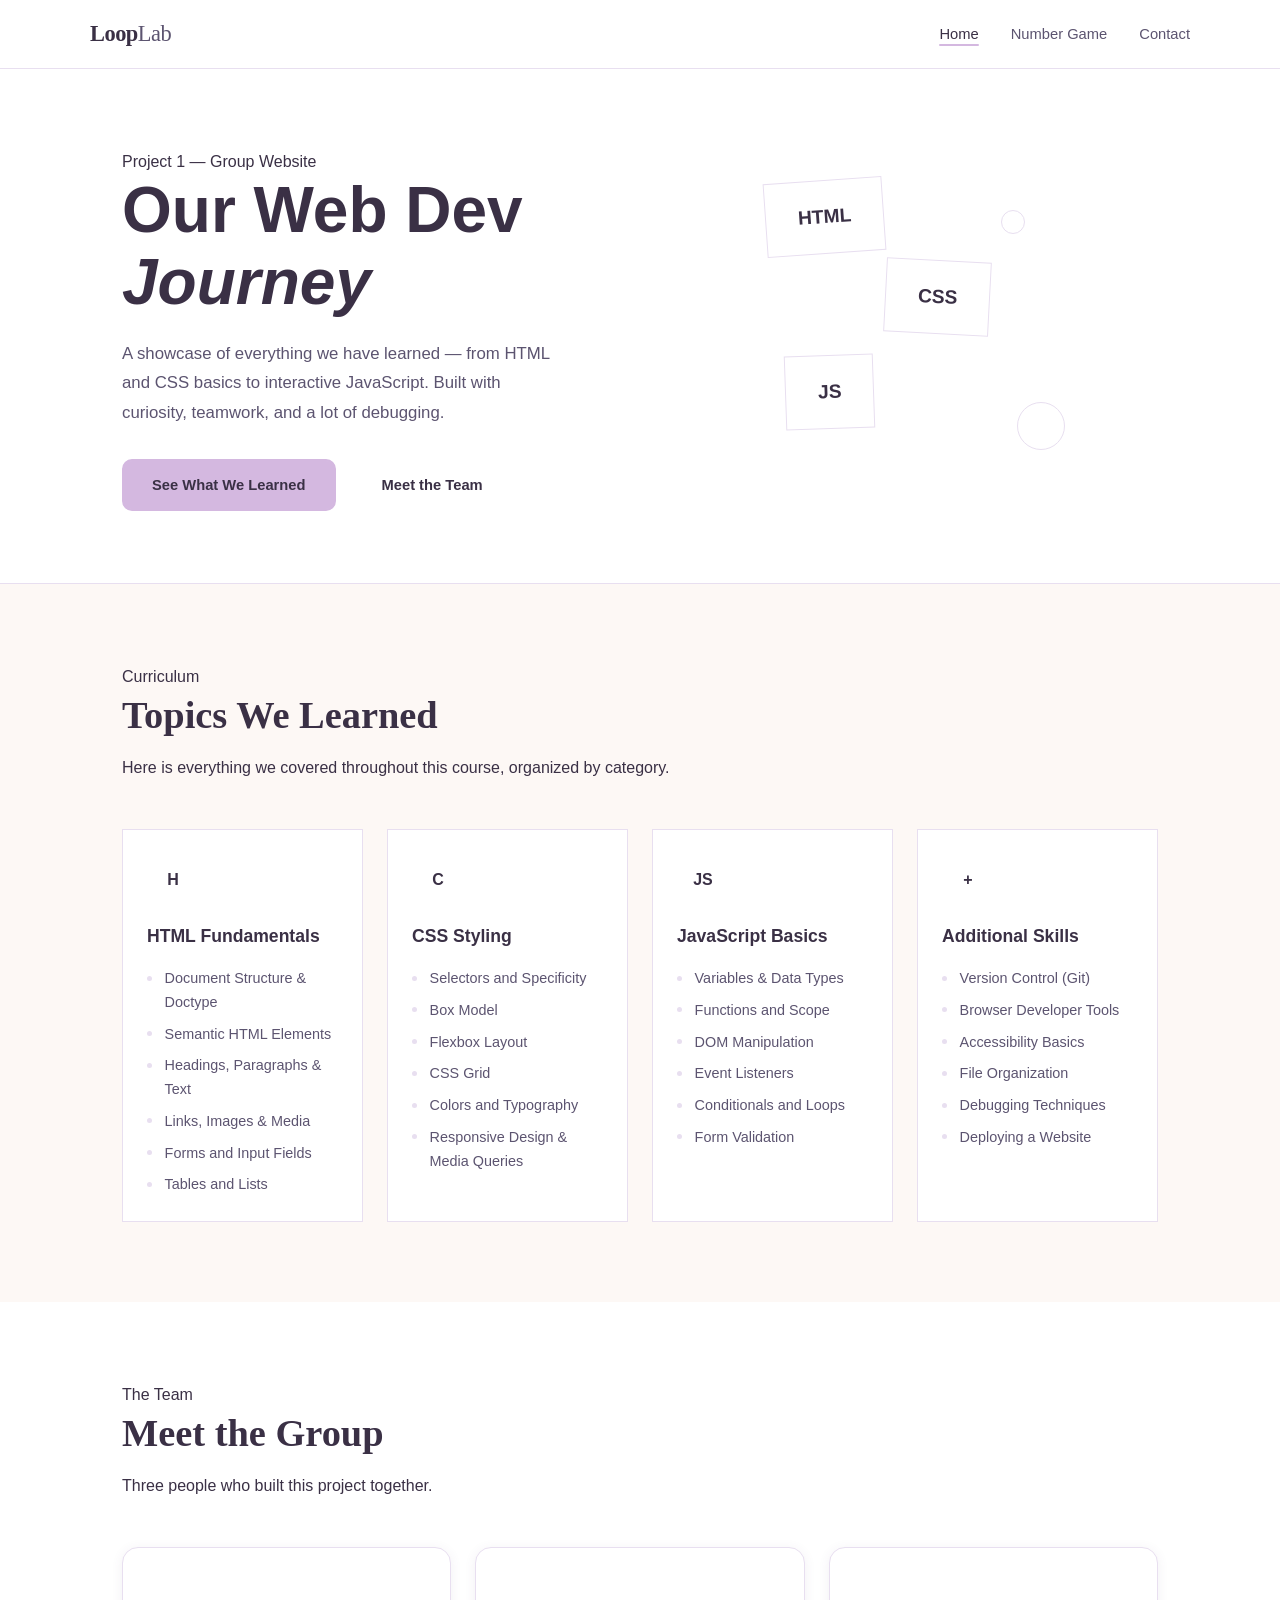
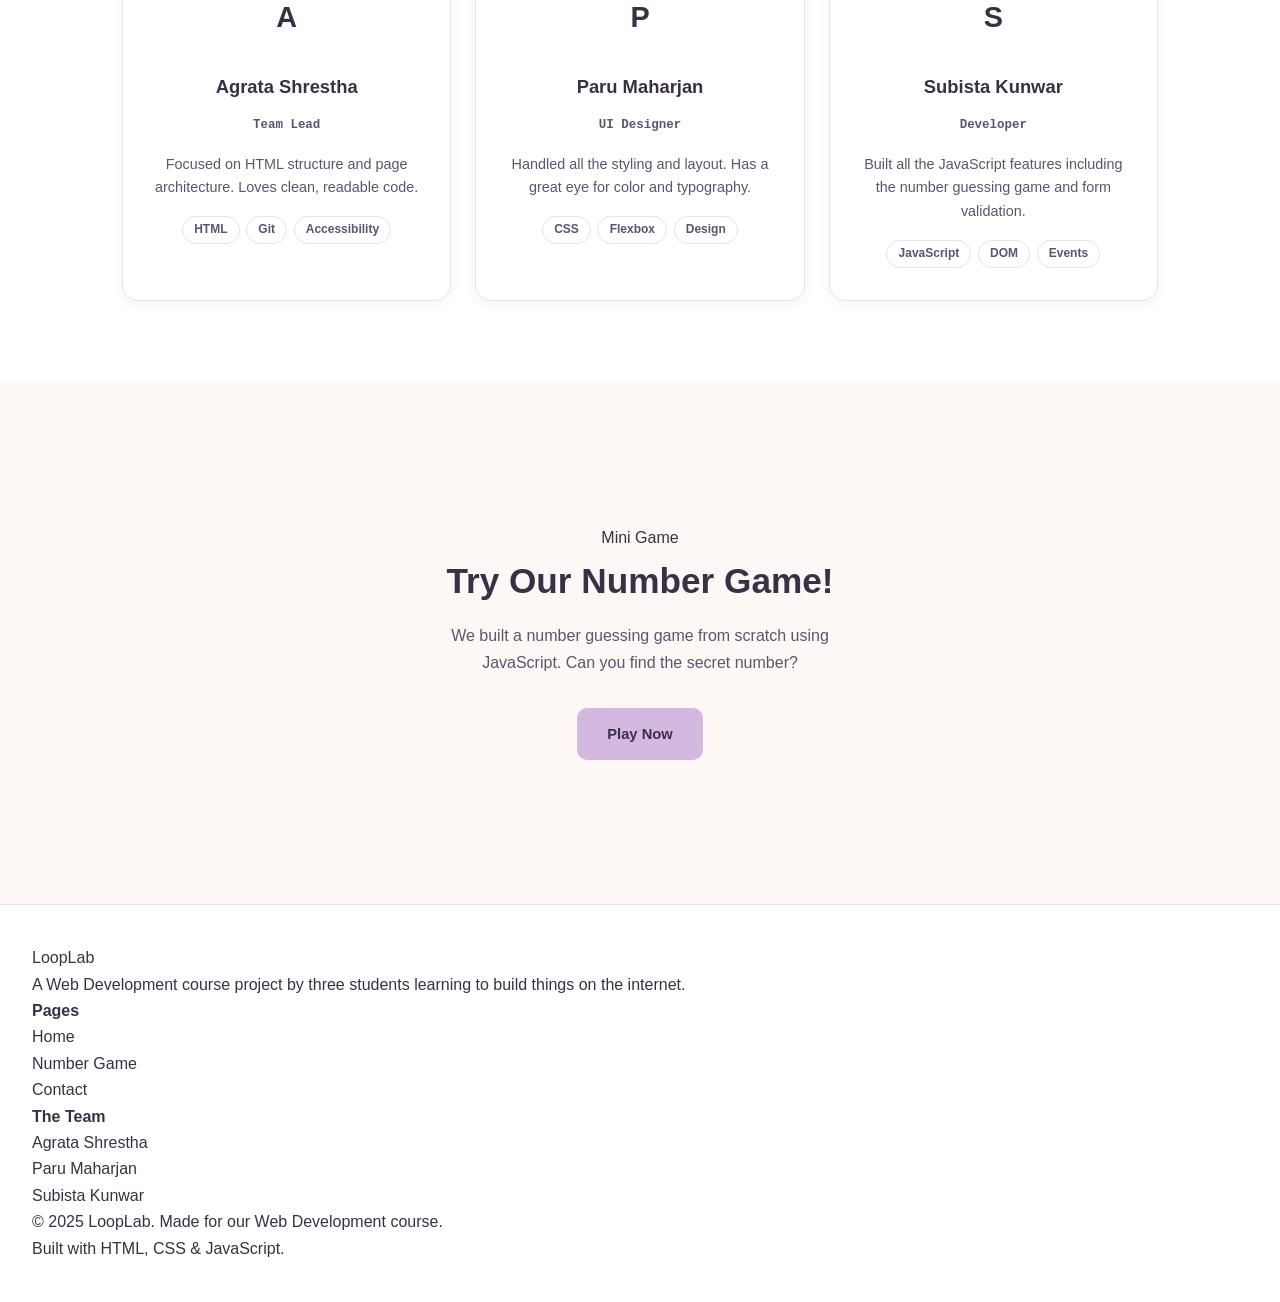
==== commit d82fb043: "Updated index.html and index.css" ====
--- a/index.html
+++ b/index.html
@@ -3,13 +3,13 @@
 <head>
   <meta charset="UTF-8" />
   <meta name="viewport" content="width=device-width, initial-scale=1.0" />
-  <title>WebDev Journey - Home</title>
+  <title>LoopLab — Web Development Journey</title>
   <link rel="stylesheet" href="style.css" />
   <link rel="stylesheet" href="index.css" />
 </head>
 <body>
 
-  <!-- HEADER -->
+  <!-- ===== HEADER ===== -->
   <header>
     <nav>
       <div class="nav-logo">Loop<span>Lab</span></div>
@@ -26,92 +26,91 @@
 
   <main>
 
-    <!-- HERO SECTION -->
+    <!-- ===== HERO ===== -->
     <section class="hero">
-      <div class="hero-inner container">
+      <div class="container hero-inner">
         <div class="hero-text">
-          <div class="badge hero-badge" style="background: var(--yellow); color: var(--text-mid);">Project 1 - Group Website</div>
-          <h1 class="hero-title">Our Web Development <em>Journey</em></h1>
+          <span class="section-eyebrow">Project 1 — Group Website</span>
+          <h1 class="hero-title">Our Web Dev<br><em>Journey</em></h1>
           <p class="hero-desc">
-            A showcase of everything we have learned — from the fundamentals of HTML and CSS to interactive JavaScript. Built with care, curiosity, and a lot of debugging.
+            A showcase of everything we have learned — from HTML and CSS basics to interactive JavaScript. Built with curiosity, teamwork, and a lot of debugging.
           </p>
           <div class="hero-btns">
             <a href="#topics" class="btn btn-primary">See What We Learned</a>
-            <a href="#members" class="btn btn-outline">Meet the Team</a>
-          </div>
-        </div>
-    </section>
-
-
-    <!-- TOPICS SECTION -->
+            <a href="#members" class="btn btn-ghost">Meet the Team</a>
+          </div>
+        </div>
+        <div class="hero-visual" aria-hidden="true">
+          <div class="hero-blob">
+            <div class="blob-card bc1"><span>HTML</span></div>
+            <div class="blob-card bc2"><span>CSS</span></div>
+            <div class="blob-card bc3"><span>JS</span></div>
+            <div class="blob-dot bd1"></div>
+            <div class="blob-dot bd2"></div>
+          </div>
+        </div>
+      </div>
+    </section>
+
+    <!-- ===== TOPICS ===== -->
     <section class="section" id="topics">
       <div class="container">
-        <p class="section-label">Curriculum</p>
-        <h2 class="section-title">Topics We Learned</h2>
-        <p class="section-desc">Here is everything we covered throughout this course, organized by category.</p>
+        <div class="section-header">
+          <span class="section-eyebrow">Curriculum</span>
+          <h2 class="section-title">Topics We Learned</h2>
+          <p class="section-sub">Here is everything we covered throughout this course, organized by category.</p>
+        </div>
 
         <div class="topics-grid">
 
-          <div class="topic-category">
-            <div class="topic-category-header" style="background:var(--peach);">
-              <span class="tc-icon">H</span>
-              <h3>HTML Fundamentals</h3>
-            </div>
-            <ul class="topic-list">
+          <div class="topic-card">
+            <div class="topic-icon" style="background: var(--soft-pink);">H</div>
+            <h3>HTML Fundamentals</h3>
+            <ul>
               <li>Document Structure &amp; Doctype</li>
               <li>Semantic HTML Elements</li>
               <li>Headings, Paragraphs &amp; Text</li>
-              <li>Links and Navigation</li>
-              <li>Images and Media</li>
+              <li>Links, Images &amp; Media</li>
               <li>Forms and Input Fields</li>
               <li>Tables and Lists</li>
             </ul>
           </div>
 
-          <div class="topic-category">
-            <div class="topic-category-header" style="background:var(--lavender);">
-              <span class="tc-icon">C</span>
-              <h3>CSS Styling</h3>
-            </div>
-            <ul class="topic-list">
+          <div class="topic-card">
+            <div class="topic-icon" style="background: var(--soft-purple);">C</div>
+            <h3>CSS Styling</h3>
+            <ul>
               <li>Selectors and Specificity</li>
               <li>Box Model</li>
               <li>Flexbox Layout</li>
               <li>CSS Grid</li>
               <li>Colors and Typography</li>
               <li>Responsive Design &amp; Media Queries</li>
-              <li>Transitions and Animations</li>
-            </ul>
-          </div>
-
-          <div class="topic-category">
-            <div class="topic-category-header" style="background:var(--mint);">
-              <span class="tc-icon">JS</span>
-              <h3>JavaScript Basics</h3>
-            </div>
-            <ul class="topic-list">
-              <li>Variables, Data Types</li>
+            </ul>
+          </div>
+
+          <div class="topic-card">
+            <div class="topic-icon" style="background: var(--soft-green);">JS</div>
+            <h3>JavaScript Basics</h3>
+            <ul>
+              <li>Variables &amp; Data Types</li>
               <li>Functions and Scope</li>
               <li>DOM Manipulation</li>
               <li>Event Listeners</li>
               <li>Conditionals and Loops</li>
-              <li>Arrays and Objects</li>
               <li>Form Validation</li>
             </ul>
           </div>
 
-          <div class="topic-category">
-            <div class="topic-category-header" style="background:var(--sky);">
-              <span class="tc-icon">+</span>
-              <h3>Additional Skills</h3>
-            </div>
-            <ul class="topic-list">
+          <div class="topic-card">
+            <div class="topic-icon" style="background: var(--soft-blue);">+</div>
+            <h3>Additional Skills</h3>
+            <ul>
               <li>Version Control (Git)</li>
               <li>Browser Developer Tools</li>
               <li>Accessibility Basics</li>
               <li>File Organization</li>
               <li>Debugging Techniques</li>
-              <li>Web Performance Tips</li>
               <li>Deploying a Website</li>
             </ul>
           </div>
@@ -120,19 +119,21 @@
       </div>
     </section>
 
-    <!-- MEMBERS SECTION -->
+    <!-- ===== TEAM ===== -->
     <section class="section members-section" id="members">
       <div class="container">
-        <p class="section-label">The Team</p>
-        <h2 class="section-title">Group Members</h2>
-        <p class="section-desc">The people who made this project happen.</p>
+        <div class="section-header">
+          <span class="section-eyebrow">The Team</span>
+          <h2 class="section-title">Meet the Group</h2>
+          <p class="section-sub">Three people who built this project together.</p>
+        </div>
 
         <div class="members-grid">
 
           <div class="member-card card">
-            <div class="member-avatar" style="background: var(--pink);">A</div>
-            <h3 class="member-name">Alex Johnson</h3>
-            <p class="member-role badge" style="background: var(--yellow); color: var(--text-mid);">Team Lead</p>
+            <div class="member-avatar" style="background: var(--soft-pink);">A</div>
+            <h3 class="member-name">Agrata Shrestha</h3>
+            <span class="badge" style="background: var(--soft-yellow); color: var(--text-mid);">Team Lead</span>
             <p class="member-bio">Focused on HTML structure and page architecture. Loves clean, readable code.</p>
             <div class="member-skills">
               <span class="skill-tag">HTML</span>
@@ -142,9 +143,9 @@
           </div>
 
           <div class="member-card card">
-            <div class="member-avatar" style="background: var(--mint);">S</div>
-            <h3 class="member-name">Sara Kim</h3>
-            <p class="member-role badge" style="background: var(--pink); color: var(--text-mid);">UI Designer</p>
+            <div class="member-avatar" style="background: var(--soft-purple);">P</div>
+            <h3 class="member-name">Paru Maharjan</h3>
+            <span class="badge" style="background: var(--soft-pink); color: var(--text-mid);">UI Designer</span>
             <p class="member-bio">Handled all the styling and layout. Has a great eye for color and typography.</p>
             <div class="member-skills">
               <span class="skill-tag">CSS</span>
@@ -154,9 +155,9 @@
           </div>
 
           <div class="member-card card">
-            <div class="member-avatar" style="background: var(--sky);">M</div>
-            <h3 class="member-name">Marco Rivera</h3>
-            <p class="member-role badge" style="background: var(--mint); color: var(--text-mid);">Developer</p>
+            <div class="member-avatar" style="background: var(--soft-green);">S</div>
+            <h3 class="member-name">Subista Kunwar</h3>
+            <span class="badge" style="background: var(--soft-green); color: var(--text-mid);">Developer</span>
             <p class="member-bio">Built all the JavaScript features including the number guessing game and form validation.</p>
             <div class="member-skills">
               <span class="skill-tag">JavaScript</span>
@@ -165,46 +166,52 @@
             </div>
           </div>
 
-          <div class="member-card card">
-            <div class="member-avatar" style="background: var(--lavender);">P</div>
-            <h3 class="member-name">Priya Sharma</h3>
-            <p class="member-role badge" style="background: var(--lavender); color: var(--text-mid);">Content</p>
-            <p class="member-bio">Wrote all the content and made sure everything was beginner-friendly and easy to read.</p>
-            <div class="member-skills">
-              <span class="skill-tag">HTML</span>
-              <span class="skill-tag">CSS</span>
-              <span class="skill-tag">Writing</span>
-            </div>
-          </div>
-
-        </div>
-      </div>
-    </section>
-
-    <!-- CTA SECTION -->
-    <section class="cta-section">
+        </div>
+      </div>
+    </section>
+
+    <!-- ===== CTA ===== -->
+    <section class="section cta-section">
       <div class="container">
         <div class="cta-box">
-          <h2 class="cta-title">Want to play our game?</h2>
-          <p class="cta-desc">We built a number guessing game from scratch using JavaScript. Give it a try!</p>
-          <a href="game.html" class="btn btn-primary">Play Number Game</a>
+          <span class="section-eyebrow">Mini Game</span>
+          <h2 class="cta-title">Try Our Number Game!</h2>
+          <p class="cta-desc">We built a number guessing game from scratch using JavaScript. Can you find the secret number?</p>
+          <a href="game.html" class="btn btn-primary">Play Now</a>
         </div>
       </div>
     </section>
 
   </main>
 
-  <!-- FOOTER -->
+  <!-- ===== FOOTER ===== -->
   <footer>
-    <div class="footer-inner">
-      <div class="footer-logo">WebDev</div>
-      <ul class="footer-links">
-        <li><a href="index.html">Home</a></li>
-        <li><a href="game.html">Number Game</a></li>
-        <li><a href="contact.html">Contact</a></li>
-      </ul>
+    <div class="footer-top">
+      <div class="footer-brand">
+        <div class="footer-brand-logo">Loop<span>Lab</span></div>
+        <p>A Web Development course project by three students learning to build things on the internet.</p>
+      </div>
+      <div class="footer-col">
+        <h4>Pages</h4>
+        <ul>
+          <li><a href="index.html">Home</a></li>
+          <li><a href="game.html">Number Game</a></li>
+          <li><a href="contact.html">Contact</a></li>
+        </ul>
+      </div>
+      <div class="footer-col">
+        <h4>The Team</h4>
+        <ul>
+          <li><a href="#members">Agrata Shrestha</a></li>
+          <li><a href="#members">Paru Maharjan</a></li>
+          <li><a href="#members">Subista Kunwar</a></li>
+        </ul>
+      </div>
     </div>
-    <p class="footer-copy container">Made with care as part of our Web Development course project. All rights reserved.</p>
+    <div class="footer-bottom">
+      <p>&copy; 2025 LoopLab. Made for our Web Development course.</p>
+      <p>Built with HTML, CSS &amp; JavaScript.</p>
+    </div>
   </footer>
 
   <script src="nav.js"></script>
--- a/index.css
+++ b/index.css
@@ -1,10 +1,13 @@
-/* ===== HERO ===== */
+/* ===== HOME PAGE STYLES (index.html) ===== */
+
+/* ===== HERO SECTION ===== */
 .hero {
-  padding: 5rem 2rem 4rem;
+  padding: 5rem 2rem 4.5rem;
   background: var(--white);
   border-bottom: 1.5px solid var(--border);
 }
 
+/* Two columns: text on left, visual on right */
 .hero-inner {
   display: grid;
   grid-template-columns: 1fr 1fr;
@@ -12,22 +15,17 @@
   align-items: center;
 }
 
-.hero-badge {
-  margin-bottom: 1.5rem;
-}
-
 .hero-title {
-  font-family: var(--font-display);
-  font-size: clamp(2.2rem, 4.5vw, 3.5rem);
-  font-weight: 700;
-  line-height: 1.18;
+  font-family: var(--font-head);
+  font-size: clamp(2.6rem, 5vw, 4rem);
+  font-weight: 700;
+  line-height: 1.12;
   color: var(--text-dark);
   margin-bottom: 1.25rem;
 }
-
 .hero-title em {
   font-style: italic;
-  color: var(--text-mid);
+  color: var(--accent);
 }
 
 .hero-desc {
@@ -44,129 +42,162 @@
   flex-wrap: wrap;
 }
 
+/* ===== HERO VISUAL (floating cards on right) ===== */
+.hero-visual {
+  display: flex;
+  align-items: center;
+  justify-content: center;
+}
+
+.hero-blob {
+  position: relative;
+  width: 340px;
+  height: 300px;
+}
+
+/* Each floating card */
+.blob-card {
+  position: absolute;
+  background: var(--white);
+  border: 1.5px solid var(--border);
+  border-radius: var(--r-md);
+  box-shadow: var(--shadow-md);
+  display: flex;
+  align-items: center;
+  justify-content: center;
+  font-family: var(--font-head);
+  font-size: 1.2rem;
+  font-weight: 700;
+  color: var(--text-dark);
+  padding: 1.25rem 2rem;
+}
+/* Position each card individually */
+.bc1 { top: 0;    left: 20px;  background: var(--soft-pink);   rotate: -4deg; }
+.bc2 { top: 80px; left: 140px; background: var(--soft-purple); rotate: 3deg;  }
+.bc3 { top: 175px; left: 40px; background: var(--soft-green);  rotate: -2deg; }
+
+/* Small decorative dots */
+.blob-dot {
+  position: absolute;
+  border-radius: 50%;
+  background: var(--soft-yellow);
+  border: 1.5px solid var(--border);
+}
+.bd1 { width: 48px; height: 48px; bottom: 30px; right: 20px; }
+.bd2 { width: 24px; height: 24px; top: 30px; right: 60px; background: var(--soft-blue); }
+
+/* ===== SECTION HEADER ===== */
+.section-header { margin-bottom: 3rem; }
+
 /* ===== TOPICS GRID ===== */
 .topics-grid {
   display: grid;
-  grid-template-columns: repeat(auto-fit, minmax(240px, 1fr));
+  grid-template-columns: repeat(auto-fit, minmax(240px, 1fr)); /* auto layout */
   gap: 1.5rem;
-  margin-top: 3rem;
-}
-
-.topic-category {
+}
+
+.topic-card {
   background: var(--white);
-  border-radius: var(--radius);
-  border: 1.5px solid var(--border);
+  border: 1.5px solid var(--border);
+  border-radius: var(--r-md);
   overflow: hidden;
-  box-shadow: 0 2px 10px var(--shadow);
-  transition: transform 0.2s, box-shadow 0.2s;
-}
-
-.topic-category:hover {
-  transform: translateY(-3px);
-  box-shadow: 0 8px 28px var(--shadow-md);
-}
-
-.topic-category-header {
-  padding: 1.25rem 1.5rem;
-  display: flex;
-  align-items: center;
-  gap: 0.9rem;
-}
-
-.tc-icon {
-  width: 36px;
-  height: 36px;
-  background: rgba(255,255,255,0.7);
-  border-radius: 8px;
-  display: flex;
-  align-items: center;
-  justify-content: center;
-  font-family: var(--font-mono);
-  font-weight: 600;
-  font-size: 0.8rem;
-  color: var(--text-dark);
-  flex-shrink: 0;
-}
-
-.topic-category-header h3 {
-  font-family: var(--font-display);
+  box-shadow: var(--shadow-sm);
+  transition: transform .2s, box-shadow .2s;
+}
+.topic-card:hover {
+  transform: translateY(-4px);
+  box-shadow: var(--shadow-md);
+}
+
+/* Coloured icon box */
+.topic-icon {
+  width: 52px;
+  height: 52px;
+  border-radius: 14px;
+  display: flex;
+  align-items: center;
+  justify-content: center;
+  font-family: var(--font-head);
+  font-weight: 700;
   font-size: 1rem;
-  font-weight: 700;
-  color: var(--text-dark);
-}
-
-.topic-list {
-  padding: 1rem 1.5rem 1.5rem;
+  color: var(--text-dark);
+  margin: 1.5rem 1.5rem 1rem;
+}
+
+.topic-card h3 {
+  font-family: var(--font-head);
+  font-size: 1.1rem;
+  font-weight: 700;
+  color: var(--text-dark);
+  padding: 0 1.5rem;
+  margin-bottom: 1rem;
+}
+
+.topic-card ul {
+  padding: 0 1.5rem 1.5rem;
   display: flex;
   flex-direction: column;
-  gap: 0.55rem;
-}
-
-.topic-list li {
+  gap: 0.5rem;
+}
+
+.topic-card li {
   font-size: 0.9rem;
   color: var(--text-mid);
-  padding-left: 1rem;
+  padding-left: 1.1rem;
   position: relative;
 }
 
-.topic-list li::before {
+/* Small dot bullet before each list item */
+.topic-card li::before {
   content: '';
   position: absolute;
   left: 0;
-  top: 0.55em;
+  top: 0.6em;
   width: 5px;
   height: 5px;
   background: var(--border);
   border-radius: 50%;
 }
 
-/* ===== MEMBERS SECTION ===== */
-.members-section {
-  background: var(--off-white);
-}
+/* ===== TEAM MEMBERS ===== */
+.members-section { background: var(--white); }
 
 .members-grid {
   display: grid;
-  grid-template-columns: repeat(auto-fit, minmax(230px, 1fr));
+  grid-template-columns: repeat(3, 1fr);
   gap: 1.5rem;
-  margin-top: 3rem;
-}
-
-.member-card {
-  text-align: center;
-}
-
+}
+
+.member-card { text-align: center; }
+
+/* Circular avatar with initials */
 .member-avatar {
-  width: 72px;
-  height: 72px;
+  width: 76px;
+  height: 76px;
   border-radius: 50%;
   display: flex;
   align-items: center;
   justify-content: center;
-  font-family: var(--font-display);
-  font-size: 1.6rem;
+  font-family: var(--font-head);
+  font-size: 1.8rem;
   font-weight: 700;
   color: var(--text-dark);
   margin: 0 auto 1rem;
 }
 
 .member-name {
-  font-family: var(--font-display);
+  font-family: var(--font-head);
   font-size: 1.15rem;
   font-weight: 700;
   color: var(--text-dark);
   margin-bottom: 0.5rem;
-}
-
-.member-role {
-  margin-bottom: 0.75rem;
 }
 
 .member-bio {
   font-size: 0.9rem;
   color: var(--text-mid);
   line-height: 1.65;
-  margin-bottom: 1rem;
+  margin: 0.75rem 0 1rem;
 }
 
 .member-skills {
@@ -177,32 +208,29 @@
 }
 
 .skill-tag {
-  background: var(--off-white);
+  background: var(--cream);
   border: 1.5px solid var(--border);
   border-radius: 100px;
-  padding: 0.25rem 0.75rem;
+  padding: 0.2rem 0.7rem;
   font-size: 0.75rem;
-  font-family: var(--font-mono);
-  color: var(--text-mid);
-}
-
-/* ===== CTA SECTION ===== */
-.cta-section {
-  padding: 3rem 2rem 0;
-}
+  font-weight: 700;
+  color: var(--text-mid);
+}
+
+/* ===== CTA (Call to Action) BOX ===== */
+.cta-section { padding-bottom: 0; }
 
 .cta-box {
-  background: var(--white);
-  border: 1.5px solid var(--border);
-  border-radius: var(--radius-lg);
-  padding: 3rem 2rem;
+  background: var(--accent-lt);
+  border: 1.5px solid var(--soft-purple);
+  border-radius: var(--r-lg);
+  padding: 4rem 2rem;
   text-align: center;
-  box-shadow: 0 2px 12px var(--shadow);
 }
 
 .cta-title {
-  font-family: var(--font-display);
-  font-size: 1.8rem;
+  font-family: var(--font-head);
+  font-size: clamp(1.6rem, 3vw, 2.2rem);
   font-weight: 700;
   color: var(--text-dark);
   margin-bottom: 0.75rem;
@@ -211,26 +239,21 @@
 .cta-desc {
   font-size: 1rem;
   color: var(--text-mid);
-  max-width: 400px;
-  margin: 0 auto 1.5rem;
+  max-width: 420px;
+  margin: 0 auto 2rem;
   line-height: 1.7;
 }
 
-/* ===== RESPONSIVE ===== */
+/* ===== MOBILE RESPONSIVE ===== */
 @media (max-width: 900px) {
-  .hero-inner {
-    grid-template-columns: 1fr;
-    gap: 2.5rem;
-  }
-
-  .hero { padding: 3rem 1.5rem; }
-  .hero-visual { display: none; }
-
-  .stat-divider { display: none; }
-  .stats-inner { justify-content: center; gap: 2rem; }
-}
-
-@media (max-width: 600px) {
+  .hero-inner { grid-template-columns: 1fr; gap: 2rem; }
+  .hero { padding: 3.5rem 1.5rem; }
+  .hero-visual { display: none; } /* hide floating cards on small screens */
+  .members-grid { grid-template-columns: 1fr 1fr; }
+}
+
+@media (max-width: 560px) {
   .hero-btns { flex-direction: column; }
-  .hero-btns .btn { width: 100%; }
-}
+  .hero-btns .btn { width: 100%; text-align: center; }
+  .members-grid { grid-template-columns: 1fr; }
+}
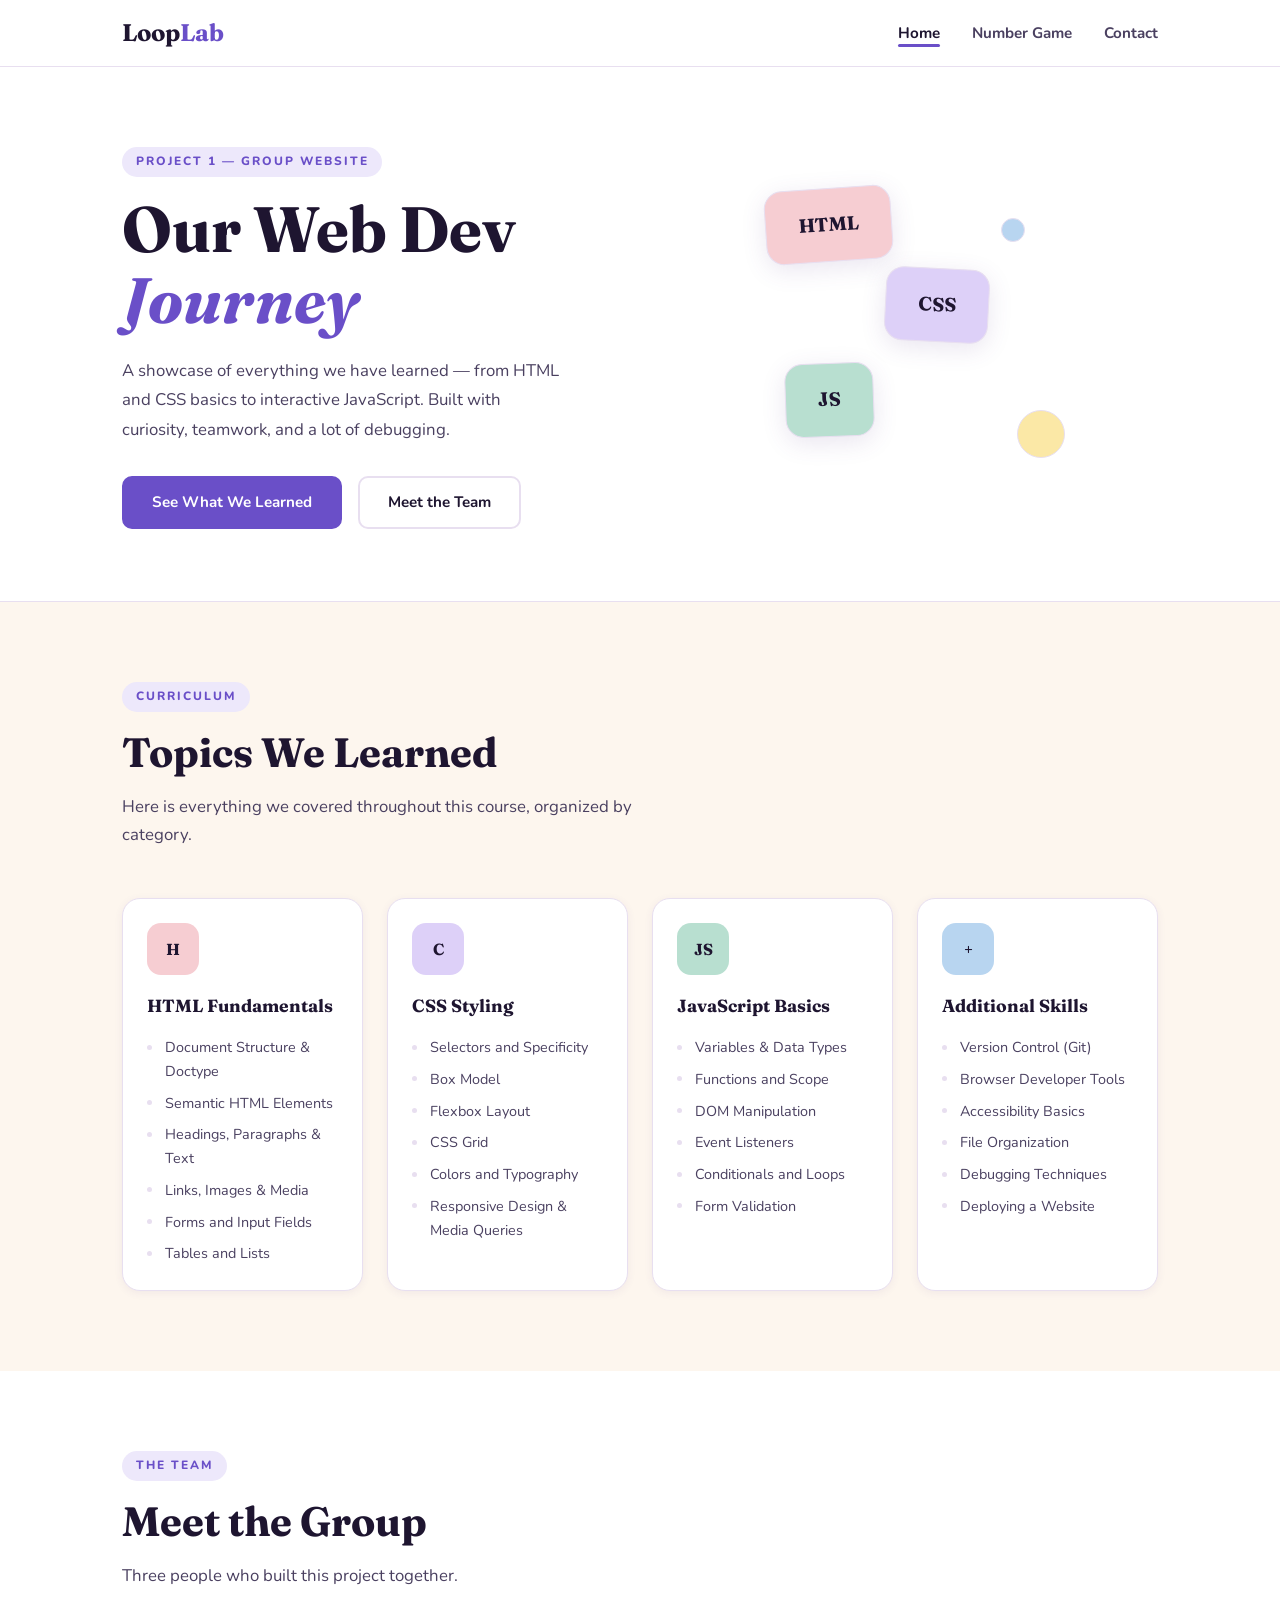
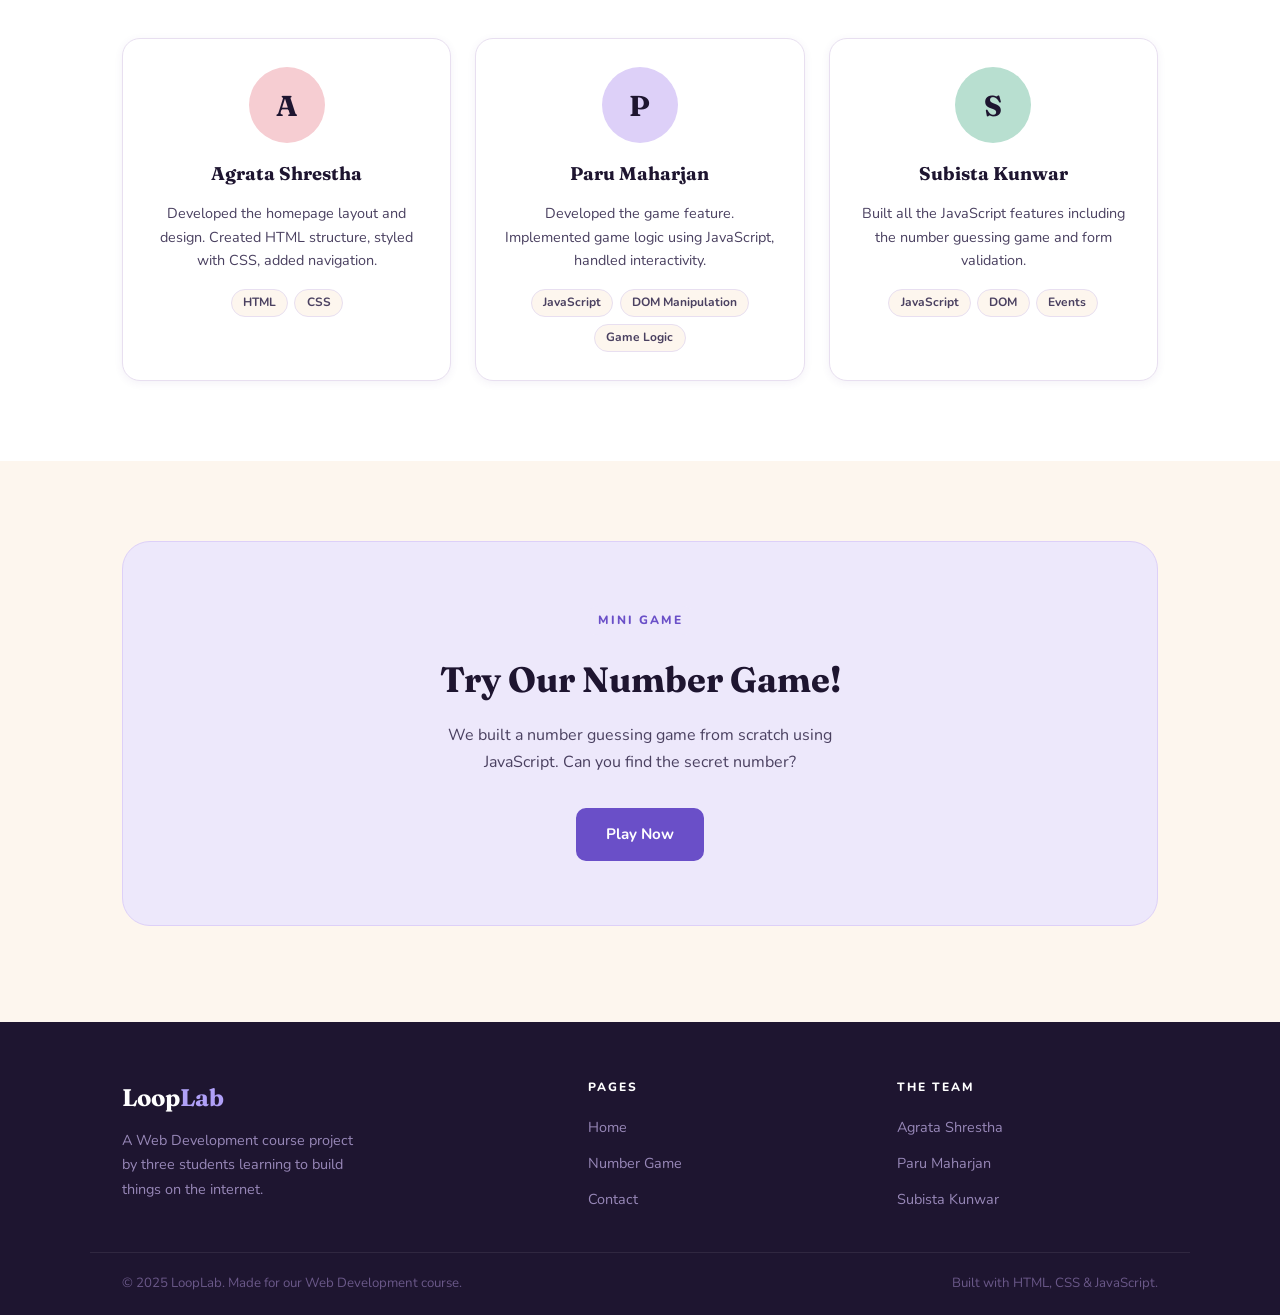
==== commit d130de86: "modified index" ====
--- a/index.html
+++ b/index.html
@@ -133,31 +133,28 @@
           <div class="member-card card">
             <div class="member-avatar" style="background: var(--soft-pink);">A</div>
             <h3 class="member-name">Agrata Shrestha</h3>
-            <span class="badge" style="background: var(--soft-yellow); color: var(--text-mid);">Team Lead</span>
-            <p class="member-bio">Focused on HTML structure and page architecture. Loves clean, readable code.</p>
+
+            <p class="member-bio">Developed the homepage layout and design. Created HTML structure, styled with CSS, added navigation. </p>
             <div class="member-skills">
               <span class="skill-tag">HTML</span>
-              <span class="skill-tag">Git</span>
-              <span class="skill-tag">Accessibility</span>
+              <span class="skill-tag">CSS</span>
             </div>
           </div>
 
           <div class="member-card card">
             <div class="member-avatar" style="background: var(--soft-purple);">P</div>
             <h3 class="member-name">Paru Maharjan</h3>
-            <span class="badge" style="background: var(--soft-pink); color: var(--text-mid);">UI Designer</span>
-            <p class="member-bio">Handled all the styling and layout. Has a great eye for color and typography.</p>
+            <p class="member-bio">Developed the game feature. Implemented game logic using JavaScript, handled interactivity.</p>
             <div class="member-skills">
-              <span class="skill-tag">CSS</span>
-              <span class="skill-tag">Flexbox</span>
-              <span class="skill-tag">Design</span>
+              <span class="skill-tag">JavaScript</span>
+              <span class="skill-tag">DOM Manipulation</span>
+              <span class="skill-tag">Game Logic</span>
             </div>
           </div>
 
           <div class="member-card card">
             <div class="member-avatar" style="background: var(--soft-green);">S</div>
             <h3 class="member-name">Subista Kunwar</h3>
-            <span class="badge" style="background: var(--soft-green); color: var(--text-mid);">Developer</span>
             <p class="member-bio">Built all the JavaScript features including the number guessing game and form validation.</p>
             <div class="member-skills">
               <span class="skill-tag">JavaScript</span>
--- a/style.css
+++ b/style.css
@@ -1,284 +1,240 @@
-
-* {
+/* ===== GOOGLE FONTS ===== */
+@import url('https://fonts.googleapis.com/css2?family=Nunito:ital,wght@0,400;0,600;0,700;0,800;1,400&family=Fraunces:ital,wght@0,700;1,600&display=swap');
+
+/* ===== VARIABLES (like named shortcuts for colours and fonts) ===== */
+:root {
+  --cream:       #fdf6ee;
+  --white:       #ffffff;
+  --soft-pink:   #f6cdd2;
+  --soft-green:  #b8dfd0;
+  --soft-blue:   #b8d5f0;
+  --soft-yellow: #fbe8a6;
+  --soft-purple: #ddd0f8;
+  --accent:      #6a4fc8;
+  --accent-lt:   #ede8fb;
+  --accent-dark: #4e38a0;
+
+  --text-dark:  #1e1530;
+  --text-mid:   #4a4060;
+  --text-light: #8878a0;
+
+  --border:     #e8dff0;
+  --shadow-sm:  0 2px 8px rgba(90,60,140,.07);
+  --shadow-md:  0 6px 24px rgba(90,60,140,.13);
+
+  --r-sm: 10px;
+  --r-md: 18px;
+  --r-lg: 28px;
+
+  --font-head: 'Fraunces', serif;
+  --font-body: 'Nunito', sans-serif;
+}
+
+/* ===== BASIC RESET (removes default browser spacing) ===== */
+*, *::before, *::after {
+  box-sizing: border-box;
   margin: 0;
   padding: 0;
-  box-sizing: border-box;
-}
-
-/* Set font for whole page */
+}
+
+html { scroll-behavior: smooth; }
+
 body {
-  font-family: 'Poppins', sans-serif;
-}
-
-/* Remove underline from links */
-a {
-  text-decoration: none;
-}
-
-/* ---- HEADER ---- */
+  font-family: var(--font-body);
+  background: var(--cream);
+  color: var(--text-dark);
+  font-size: 16px;
+  line-height: 1.65;
+}
+
+img { max-width: 100%; display: block; }
+a   { text-decoration: none; color: inherit; }
+ul  { list-style: none; }
+
+/* ===== HEADER & NAV ===== */
 header {
-  background-color: #ffffff;
-  border-bottom: 2px solid #e0e0e0;
-  position: sticky;   /* sticks to top when scrolling */
+  background: var(--white);
+  border-bottom: 1.5px solid var(--border);
+  position: sticky; /* stays at top when you scroll */
   top: 0;
   z-index: 100;
 }
 
-/* Centers content and puts logo on left, nav on right */
-.header-container {
+nav {
   max-width: 1100px;
   margin: 0 auto;
-  padding: 16px 24px;
+  padding: 0 2rem;
+  height: 66px;
   display: flex;
   align-items: center;
   justify-content: space-between;
 }
 
-/* Logo text */
-.logo {
-  font-size: 24px;
-  font-weight: 700;
-  color: #3a5bd9;
-}
-
-/* Nav links row */
-nav {
-  display: flex;
-  gap: 24px;
-  align-items: center;
-}
-
-/* Each nav link */
-nav a {
-  font-size: 15px;
-  font-weight: 600;
-  color: #555555;
-}
-
-/* Nav link on hover */
-nav a:hover {
-  color: #3a5bd9;
-}
-
-/* The Play Game button */
-.nav-game-btn {
-  background-color: #3a5bd9;
-  color: #ffffff;
-  padding: 8px 18px;
-  border-radius: 20px;
-}
-
-/* Play Game button on hover */
-.nav-game-btn:hover {
-  background-color: #2a45b5;
-}
-
-/* ===== CSS VARIABLES ===== */
-:root {
-  --pink: #e9a8b5;
-  --peach: #fdd9b5;
-  --mint: #b5ead7;
-  --lavender: #d4b8e0;
-  --sky: #b8d8f0;
-  --yellow: #fef3b4;
-  --white: #ffffff;
-  --off-white: #fdf8f5;
-  --text-dark: #3a3045;
-  --text-mid: #5c5470;
-  --text-light: #8e849a;
-  --border: #e8dff0;
-  --shadow: rgba(90, 70, 120, 0.08);
-  --shadow-md: rgba(90, 70, 120, 0.14);
-  --radius: 16px;
-  --radius-sm: 10px;
-  --radius-lg: 28px;
-  --font-display: 'Playfair Display', serif;
-  --font-body: 'DM Sans', sans-serif;
-  --font-mono: 'DM Mono', monospace;
-}
-
-/* ===== RESET ===== */
-*, *::before, *::after { box-sizing: border-box; margin: 0; padding: 0; }
-html { scroll-behavior: smooth; }
-body {
-  font-family: var(--font-body);
-  background: var(--off-white);
-  color: var(--text-dark);
-  line-height: 1.65;
-  font-size: 16px;
-}
-img { max-width: 100%; display: block; }
-a { text-decoration: none; color: inherit; }
-ul { list-style: none; }
-
-/* ===== GOOGLE FONTS ===== */
-@import url('https://fonts.googleapis.com/css2?family=Playfair+Display:wght@400;600;700&family=DM+Sans:wght@300;400;500;600&family=DM+Mono:wght@400;500&display=swap');
-
-/* ===== HEADER / NAV ===== */
-header {
-  background: var(--white);
-  border-bottom: 1.5px solid var(--border);
-  position: sticky;
-  top: 0;
-  z-index: 100;
-  padding: 0 2rem;
-}
-
-nav {
-  max-width: 1100px;
-  margin: 0 auto;
+.nav-logo {
+  font-family: var(--font-head);
+  font-size: 1.5rem;
+  font-weight: 700;
+  color: var(--text-dark);
+}
+.nav-logo span { color: var(--accent); }
+
+.nav-links {
   display: flex;
   align-items: center;
-  justify-content: space-between;
-  height: 68px;
-}
-
-.nav-logo {
-  font-family: var(--font-display);
-  font-size: 1.4rem;
-  font-weight: 700;
-  color: var(--text-dark);
-  letter-spacing: -0.5px;
-}
-
-.nav-logo span {
+  gap: 2rem;
+}
+
+.nav-links a {
+  font-size: 0.95rem;
+  font-weight: 700;
   color: var(--text-mid);
-  font-weight: 400;
-}
-
-.nav-links {
-  display: flex;
-  gap: 2rem;
-  align-items: center;
-}
-
-.nav-links a {
-  font-size: 0.92rem;
-  font-weight: 500;
-  color: var(--text-mid);
-  transition: color 0.2s;
+  transition: color .2s;
   position: relative;
-  padding-bottom: 2px;
-}
-
+  padding-bottom: 3px;
+}
+
+/* Animated underline on hover / active link */
 .nav-links a::after {
   content: '';
   position: absolute;
-  bottom: -2px;
+  bottom: -1px;
   left: 0;
   width: 0;
-  height: 2px;
-  background: var(--lavender);
+  height: 2.5px;
+  background: var(--accent);
   border-radius: 2px;
-  transition: width 0.25s;
-}
-
-.nav-links a:hover { color: var(--text-dark); }
-.nav-links a:hover::after { width: 100%; }
+  transition: width .25s;
+}
+.nav-links a:hover,
 .nav-links a.active { color: var(--text-dark); }
+
+.nav-links a:hover::after,
 .nav-links a.active::after { width: 100%; }
 
-/* Hamburger */
+/* ===== HAMBURGER BUTTON (only visible on mobile) ===== */
 .hamburger {
-  display: none;
+  display: none; /* hidden on desktop */
   flex-direction: column;
   gap: 5px;
-  cursor: pointer;
   background: none;
   border: none;
+  cursor: pointer;
   padding: 4px;
 }
 .hamburger span {
   display: block;
   width: 24px;
-  height: 2px;
+  height: 2.5px;
   background: var(--text-dark);
   border-radius: 2px;
-  transition: all 0.3s;
+  transition: all .3s;
 }
 
 /* ===== FOOTER ===== */
 footer {
-  background: var(--white);
-  border-top: 1.5px solid var(--border);
-  padding: 2.5rem 2rem;
-  margin-top: 5rem;
-}
-
-.footer-inner {
+  background: var(--text-dark);
+  margin-top: 6rem;
+}
+
+.footer-top {
   max-width: 1100px;
   margin: 0 auto;
+  padding: 3.5rem 2rem 2.5rem;
+  display: grid;
+  grid-template-columns: 1.6fr 1fr 1fr;
+  gap: 3rem;
+  border-bottom: 1px solid rgba(255,255,255,.08);
+}
+
+.footer-brand-logo {
+  font-family: var(--font-head);
+  font-size: 1.5rem;
+  font-weight: 700;
+  color: var(--white);
+  margin-bottom: 0.65rem;
+}
+.footer-brand-logo span { color: #b0a0f8; }
+
+.footer-brand p {
+  font-size: 0.9rem;
+  color: #9888b8;
+  line-height: 1.7;
+  max-width: 240px;
+}
+
+.footer-col h4 {
+  font-size: 0.75rem;
+  font-weight: 800;
+  text-transform: uppercase;
+  letter-spacing: 2px;
+  color: var(--white);
+  margin-bottom: 1rem;
+}
+.footer-col ul {
+  display: flex;
+  flex-direction: column;
+  gap: 0.6rem;
+}
+.footer-col li a {
+  font-size: 0.9rem;
+  color: #9888b8;
+  transition: color .2s;
+}
+.footer-col li a:hover { color: var(--white); }
+
+.footer-bottom {
+  max-width: 1100px;
+  margin: 0 auto;
+  padding: 1.25rem 2rem;
   display: flex;
   align-items: center;
   justify-content: space-between;
   flex-wrap: wrap;
-  gap: 1rem;
-}
-
-.footer-logo {
-  font-family: var(--font-display);
-  font-size: 1.1rem;
-  font-weight: 700;
-  color: var(--text-dark);
-}
-
-.footer-links {
-  display: flex;
-  gap: 1.5rem;
-}
-
-.footer-links a {
-  font-size: 0.88rem;
-  color: var(--text-light);
-  transition: color 0.2s;
-}
-.footer-links a:hover { color: var(--text-dark); }
-
-.footer-copy {
-  font-size: 0.82rem;
-  color: var(--text-light);
-  width: 100%;
-  text-align: center;
-  margin-top: 1rem;
-  padding-top: 1rem;
-  border-top: 1px solid var(--border);
-}
-
-/* ===== SHARED UTILITIES ===== */
+  gap: 0.5rem;
+}
+.footer-bottom p {
+  font-size: 0.83rem;
+  color: #6a5888;
+}
+
+/* ===== LAYOUT HELPERS ===== */
+/* .container centres content and limits max width */
 .container {
   max-width: 1100px;
   margin: 0 auto;
   padding: 0 2rem;
 }
 
-.section {
-  padding: 5rem 2rem;
-}
-
-.section-label {
-  font-family: var(--font-mono);
-  font-size: 0.78rem;
-  font-weight: 500;
+.section { padding: 5rem 2rem; }
+
+/* Small coloured label above section titles */
+.section-eyebrow {
+  display: inline-block;
+  font-size: 0.75rem;
+  font-weight: 800;
   text-transform: uppercase;
   letter-spacing: 2px;
-  color: var(--text-light);
-  margin-bottom: 0.75rem;
+  color: var(--accent);
+  background: var(--accent-lt);
+  padding: 0.3rem 0.85rem;
+  border-radius: 100px;
+  margin-bottom: 1rem;
 }
 
 .section-title {
-  font-family: var(--font-display);
-  font-size: clamp(1.8rem, 3vw, 2.5rem);
-  font-weight: 700;
-  color: var(--text-dark);
-  line-height: 1.25;
+  font-family: var(--font-head);
+  font-size: clamp(1.9rem, 3.2vw, 2.6rem); /* clamp = scales with screen size */
+  font-weight: 700;
+  color: var(--text-dark);
+  line-height: 1.2;
   margin-bottom: 1rem;
 }
 
-.section-desc {
-  font-size: 1rem;
+.section-sub {
+  font-size: 1.05rem;
   color: var(--text-mid);
+  line-height: 1.7;
   max-width: 520px;
-  line-height: 1.7;
 }
 
 /* ===== BUTTONS ===== */
@@ -286,83 +242,81 @@
   display: inline-flex;
   align-items: center;
   justify-content: center;
-  gap: 0.5rem;
   padding: 0.75rem 1.75rem;
-  border-radius: var(--radius-sm);
+  border-radius: var(--r-sm);
   font-family: var(--font-body);
-  font-size: 0.92rem;
-  font-weight: 600;
+  font-size: 0.95rem;
+  font-weight: 700;
+  border: 2px solid transparent;
   cursor: pointer;
-  border: 2px solid transparent;
-  transition: all 0.2s;
+  transition: all .2s;
 }
 
 .btn-primary {
-  background: var(--lavender);
-  color: var(--text-dark);
-  border-color: var(--lavender);
+  background: var(--accent);
+  color: var(--white);
+  border-color: var(--accent);
 }
 .btn-primary:hover {
-  background: #c5a8d8;
-  border-color: #c5a8d8;
-  transform: translateY(-1px);
-  box-shadow: 0 4px 16px var(--shadow-md);
-}
-
-.btn-outline {
+  background: var(--accent-dark);
+  border-color: var(--accent-dark);
+  transform: translateY(-2px);
+  box-shadow: var(--shadow-md);
+}
+
+.btn-ghost {
   background: transparent;
   color: var(--text-dark);
   border-color: var(--border);
 }
-.btn-outline:hover {
-  border-color: var(--text-mid);
-  transform: translateY(-1px);
-}
-
-.btn-mint {
-  background: var(--mint);
-  color: var(--text-dark);
-  border-color: var(--mint);
-}
-.btn-mint:hover {
-  background: #9fd9c3;
-  border-color: #9fd9c3;
-  transform: translateY(-1px);
-}
-
-/* ===== PILL BADGE ===== */
-.badge {
-  display: inline-block;
-  padding: 0.3rem 0.9rem;
-  border-radius: 100px;
-  font-size: 0.78rem;
-  font-weight: 600;
-  font-family: var(--font-mono);
+.btn-ghost:hover {
+  border-color: var(--accent);
+  color: var(--accent);
+  transform: translateY(-2px);
+}
+
+.btn-green {
+  background: var(--soft-green);
+  color: var(--text-dark);
+  border-color: var(--soft-green);
+}
+.btn-green:hover {
+  background: #9fd0be;
+  transform: translateY(-2px);
 }
 
 /* ===== CARD ===== */
 .card {
   background: var(--white);
-  border-radius: var(--radius);
   border: 1.5px solid var(--border);
-  padding: 2rem;
-  box-shadow: 0 2px 12px var(--shadow);
-  transition: transform 0.2s, box-shadow 0.2s;
-}
-
+  border-radius: var(--r-md);
+  padding: 1.75rem;
+  box-shadow: var(--shadow-sm);
+  transition: transform .2s, box-shadow .2s;
+}
 .card:hover {
-  transform: translateY(-3px);
-  box-shadow: 0 8px 28px var(--shadow-md);
-}
-
-/* ===== RESPONSIVE ===== */
+  transform: translateY(-4px);
+  box-shadow: var(--shadow-md);
+}
+
+/* ===== BADGE (small pill label) ===== */
+.badge {
+  display: inline-block;
+  padding: 0.25rem 0.85rem;
+  border-radius: 100px;
+  font-size: 0.75rem;
+  font-weight: 700;
+}
+
+/* ===== MOBILE RESPONSIVE ===== */
 @media (max-width: 768px) {
-  .hamburger { display: flex; }
-
+  .hamburger { display: flex; } /* show burger button */
+
+  /* Hide nav links, stack them vertically when menu opens */
   .nav-links {
     display: none;
     position: absolute;
-    top: 68px;
+    top: 66px;
     left: 0;
     right: 0;
     background: var(--white);
@@ -370,12 +324,16 @@
     padding: 1.5rem 2rem;
     gap: 1.25rem;
     border-bottom: 1.5px solid var(--border);
-    box-shadow: 0 8px 24px var(--shadow);
+    box-shadow: var(--shadow-md);
   }
-
-  .nav-links.open { display: flex; }
-
-  .section { padding: 3rem 1.25rem; }
-
-  .footer-inner { flex-direction: column; align-items: flex-start; }
-}
+  .nav-links.open { display: flex; } /* JS adds "open" to show the menu */
+
+  .footer-top { grid-template-columns: 1fr 1fr; }
+  .footer-brand { grid-column: 1 / -1; }
+  .section { padding: 3.5rem 1.5rem; }
+}
+
+@media (max-width: 500px) {
+  .footer-top { grid-template-columns: 1fr; }
+  .footer-bottom { flex-direction: column; text-align: center; }
+}
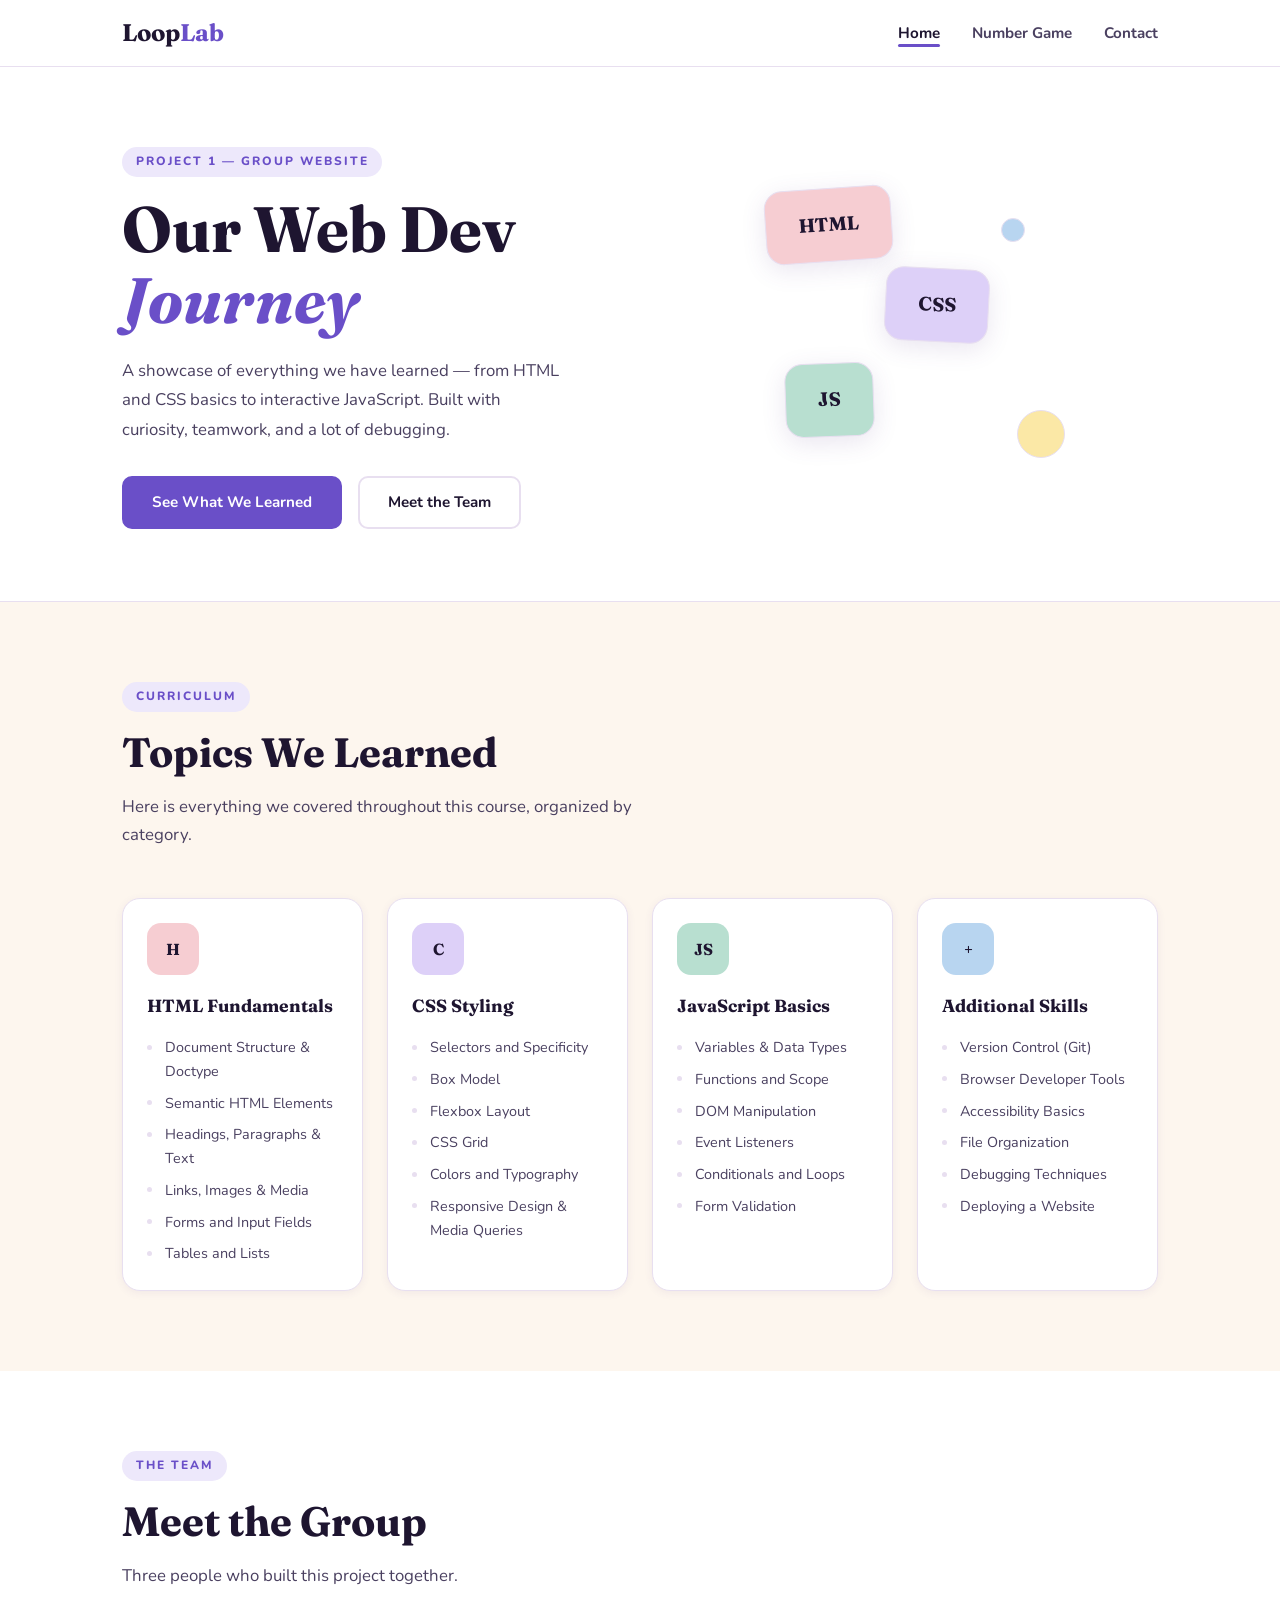
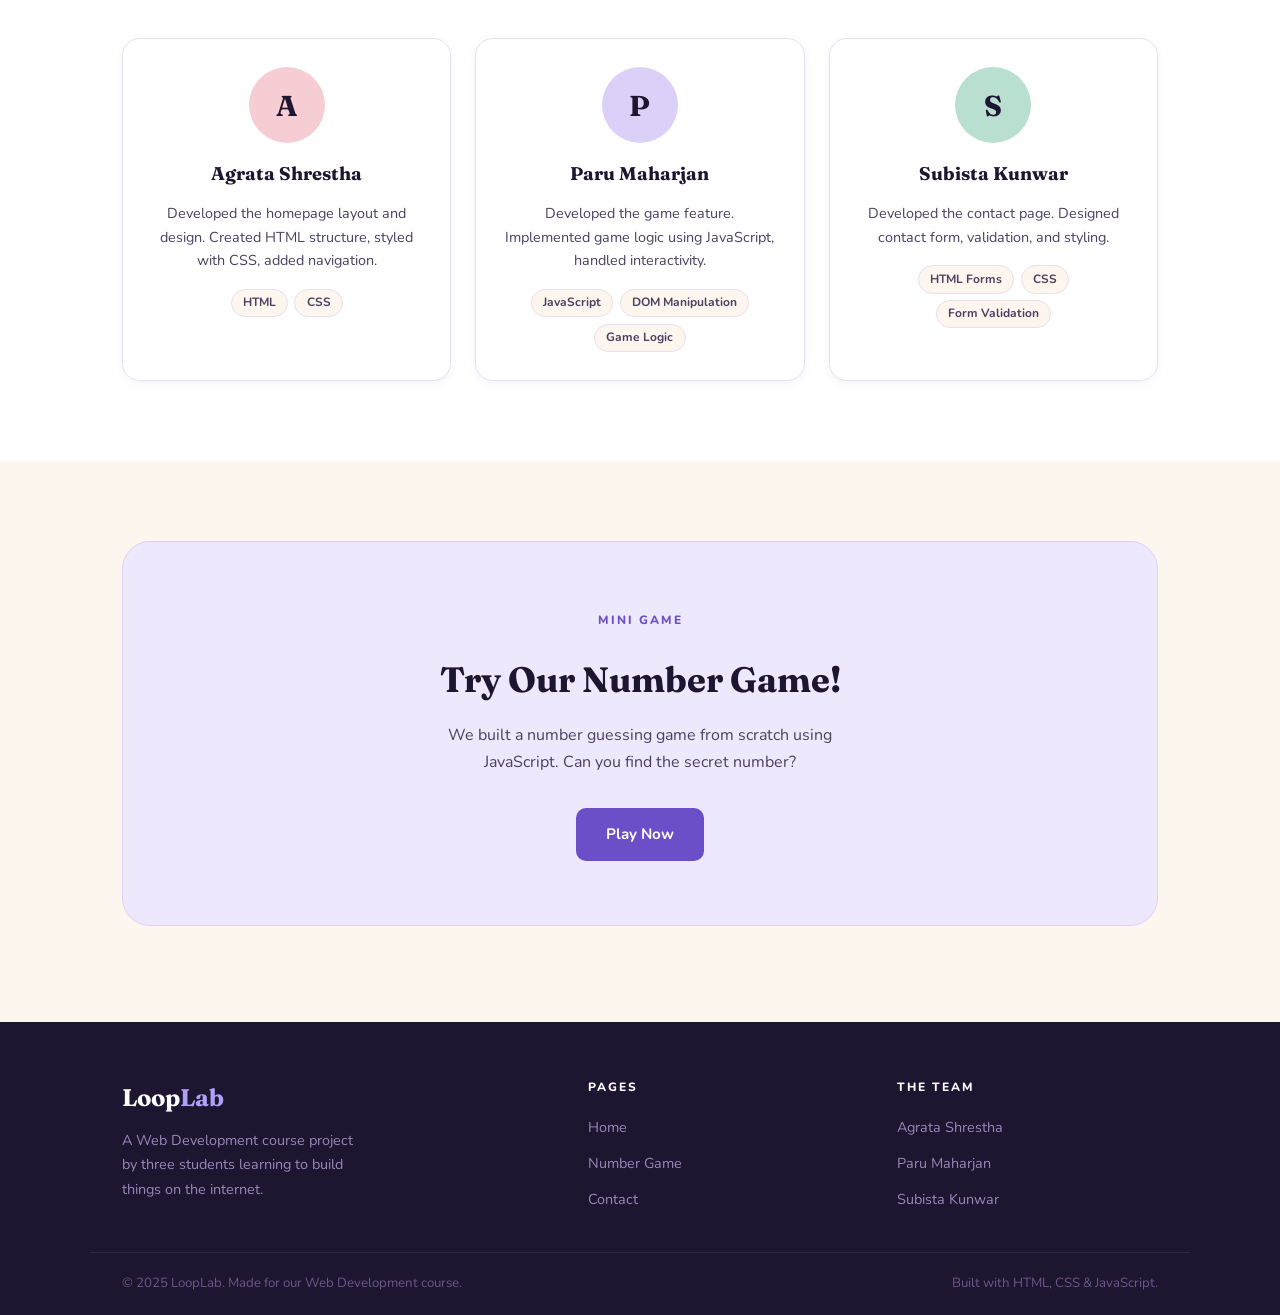
==== commit 325cf471: "changed index.html" ====
--- a/index.html
+++ b/index.html
@@ -155,11 +155,11 @@
           <div class="member-card card">
             <div class="member-avatar" style="background: var(--soft-green);">S</div>
             <h3 class="member-name">Subista Kunwar</h3>
-            <p class="member-bio">Built all the JavaScript features including the number guessing game and form validation.</p>
+            <p class="member-bio">Developed the contact page. Designed contact form, validation, and styling.</p>
             <div class="member-skills">
-              <span class="skill-tag">JavaScript</span>
-              <span class="skill-tag">DOM</span>
-              <span class="skill-tag">Events</span>
+              <span class="skill-tag">HTML Forms</span>
+              <span class="skill-tag"> CSS</span>
+              <span class="skill-tag">Form Validation</span>
             </div>
           </div>
 
